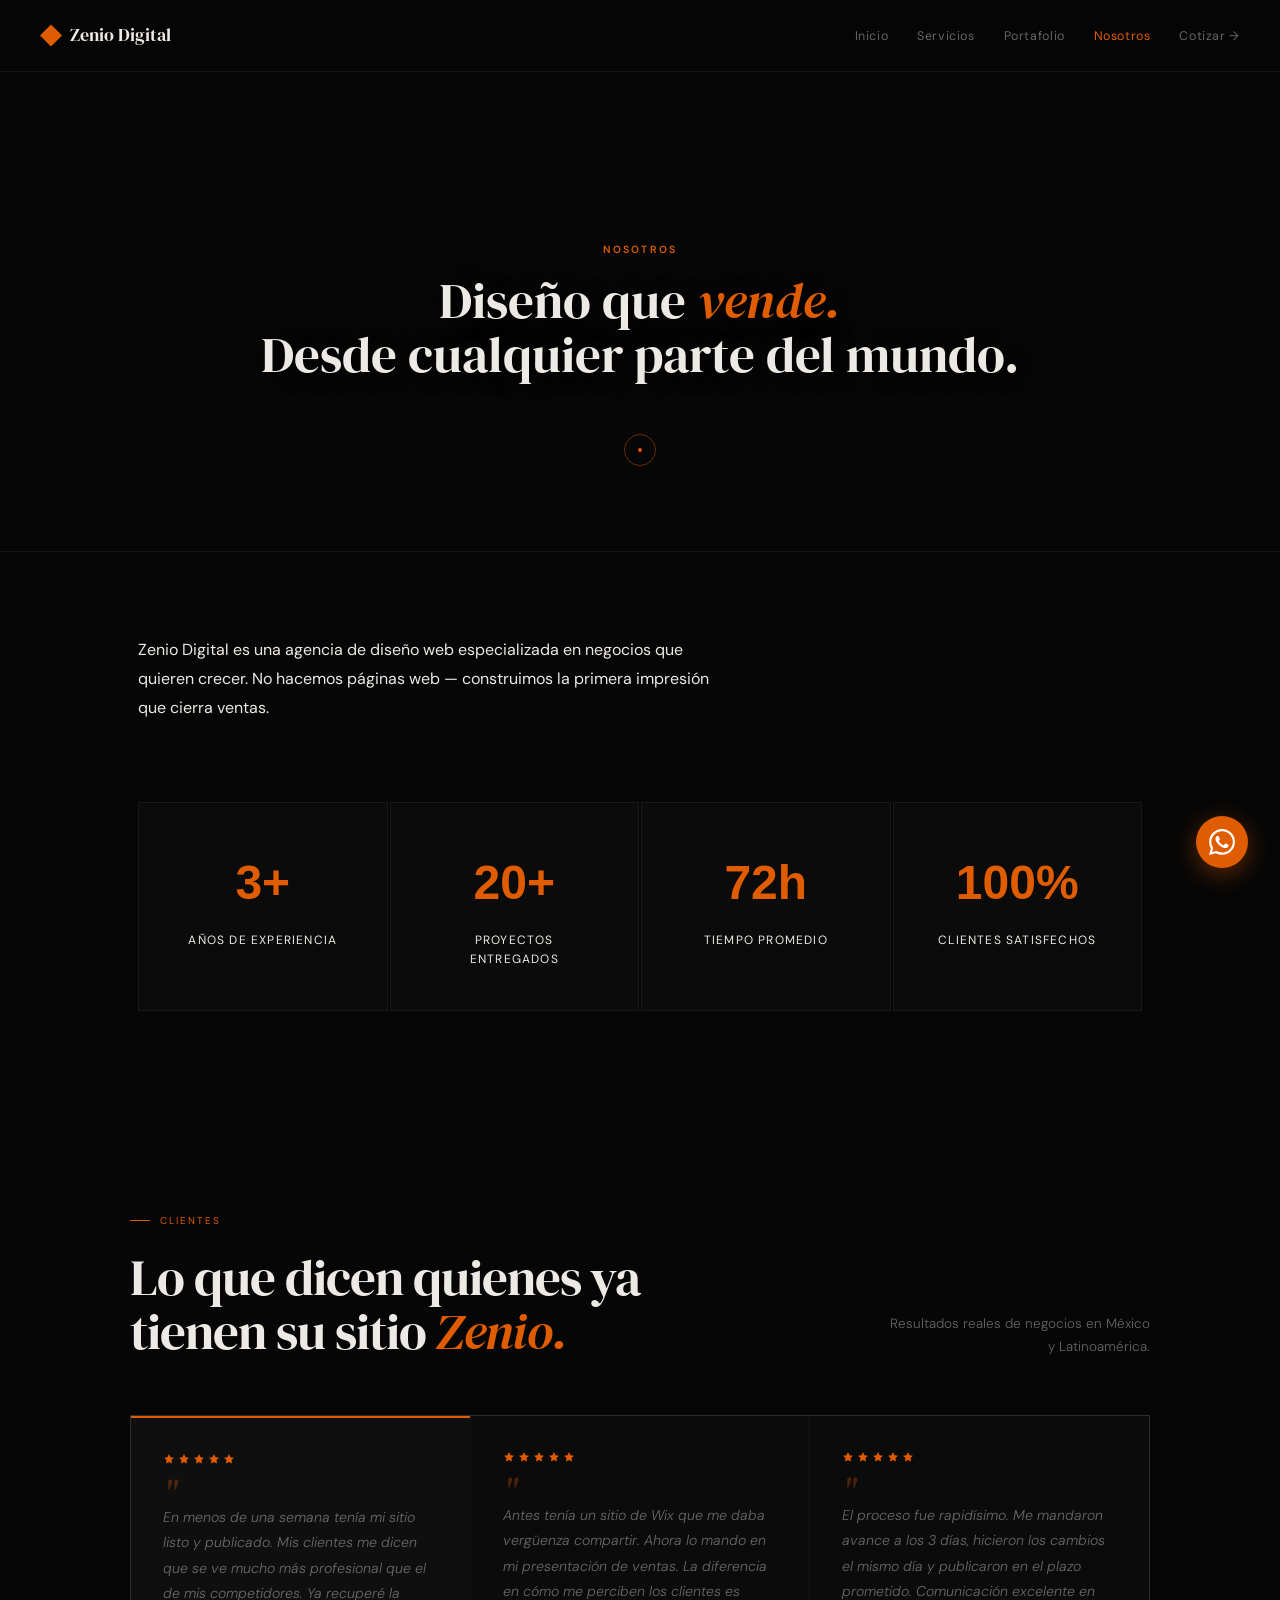
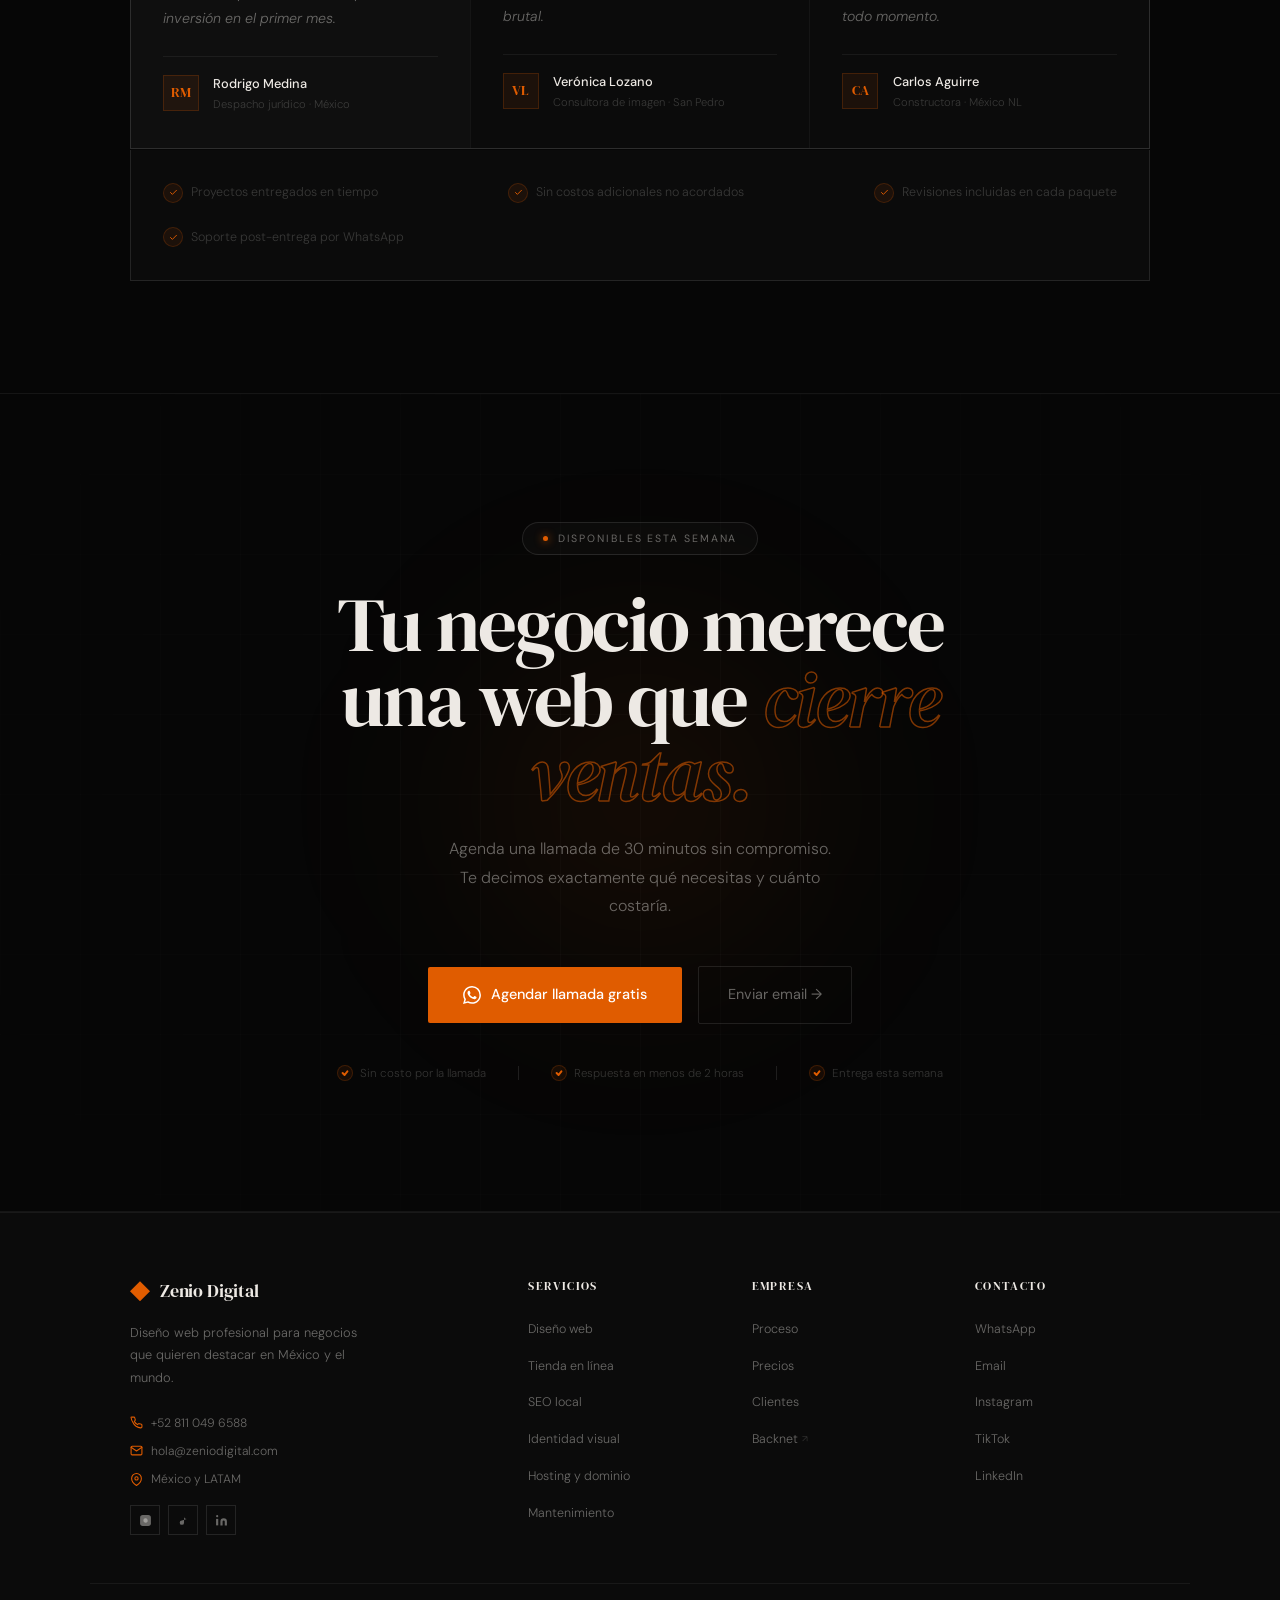
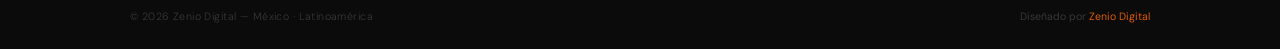
==== contacto.html @ d3e93ba0 "chore: eliminar CSS muerto verificado en portafolio/servicios/contacto (auditoría eficiencia D3) Se " ====
<!DOCTYPE html>
<html lang="es">
<head>

<meta charset="UTF-8">
<meta name="viewport" content="width=device-width, initial-scale=1.0">
<meta name="description" content="Contáctanos por WhatsApp y cotiza tu sitio web con Zenio Digital, agencia de diseño web en Monterrey. Respuesta rápida, entrega en 7 días.">
<meta name="keywords" content="páginas web México, diseño web profesional México, agencia web México, sitio web empresas México, desarrollo web México">
<meta name="author" content="Zenio Digital">
<meta name="robots" content="index, follow">
<meta property="og:title" content="Contacto — Zenio Digital">
<meta property="og:description" content="Cotiza tu sitio web por WhatsApp. Agencia de diseño web en Monterrey, entrega en 7 días.">
<meta property="og:url" content="https://zeniodigital.com/contacto">
<meta property="og:image" content="https://zeniodigital.com/hero-poster-og.jpg">
<meta property="og:image:width" content="1200">
<meta property="og:image:height" content="630">
<meta property="og:type" content="website">
<meta property="og:locale" content="es_MX">
<link rel="canonical" href="https://zeniodigital.com/contacto">
<title>Nosotros · Contacto — Zenio Digital</title>
<script type="application/ld+json">
{"@context":"https://schema.org","@type":"ProfessionalService","name":"Zenio Digital","description":"Agencia de diseño web en todo México especializada en sitios profesionales que convierten visitas en clientes.","url":"https://zeniodigital.com","telephone":"+528110496588","email":"hola@zeniodigital.com","address":{"@type":"PostalAddress","addressLocality":"México","addressRegion":"Nuevo León","addressCountry":"MX"},"areaServed":["México","San Pedro Garza García","San Nicolás","Guadalupe","Nuevo León","México"],"priceRange":"$$","openingHours":"Mo-Sa 09:00-20:00","sameAs":["https://wa.me/528110496588"]}
</script>
<link href="https://fonts.googleapis.com/css2?family=Cabinet+Grotesk:wght@400;500;700;800;900&family=DM+Sans:opsz,wght@9..40,300;9..40,400;9..40,500&family=DM+Serif+Display:ital@0;1&display=swap" rel="stylesheet">
<style>
*,*::before,*::after{box-sizing:border-box;margin:0;padding:0}
:root{
  --bg:#060606;
  --s1:#0b0b0b;--s2:#0f0f0f;--s3:#131313;
  --bd:rgba(255,255,255,.06);--bd2:rgba(255,255,255,.1);
  --tx:#ede9e4;--mu:rgba(237,233,228,.42);--mu2:rgba(237,233,228,.2);--mu3:rgba(237,233,228,.1);
  --or:#e05c00;--or2:rgba(224,92,0,.08);--or3:rgba(224,92,0,.15);
  --rad:2px;
}
html{scroll-behavior:smooth}
section[id]{scroll-margin-top:80px}
body{font-family:'DM Sans',sans-serif;background:var(--bg);color:var(--tx);overflow-x:hidden;line-height:1.65;cursor:none}
::-webkit-scrollbar{width:2px}::-webkit-scrollbar-track{background:var(--bg)}::-webkit-scrollbar-thumb{background:var(--or);border-radius:2px}

/* CURSOR */
#cring{position:fixed;width:32px;height:32px;border:1px solid rgba(224,92,0,.45);border-radius:50%;pointer-events:none;z-index:9999;transform:translate(-50%,-50%);transition:width .3s,height .3s,border-color .3s;will-change:left,top}
#cdot{position:fixed;width:4px;height:4px;background:var(--or);border-radius:50%;pointer-events:none;z-index:9999;transform:translate(-50%,-50%);will-change:left,top}

/* NAV */
nav{position:fixed;top:0;left:0;right:0;z-index:200;display:flex;align-items:center;justify-content:space-between;padding:0 2.5rem;height:72px;background:rgba(6,6,6,.85);backdrop-filter:blur(24px);border-bottom:1px solid var(--bd);transition:background .3s;gap:2rem}
nav.scrolled{background:rgba(6,6,6,.97)}
.nlogo{font-family:'DM Serif Display',serif;font-size:1.15rem;font-weight:400;color:var(--tx);text-decoration:none;display:flex;align-items:center;gap:8px;letter-spacing:0;white-space:nowrap;flex-shrink:0}
.nmark{width:22px;height:22px;background:var(--or);clip-path:polygon(50% 0%,100% 50%,50% 100%,0% 50%);flex-shrink:0}
.nlinks{display:flex;gap:1.8rem;list-style:none;flex-shrink:1}
.nlinks a{font-size:.78rem;font-weight:400;letter-spacing:.05em;color:var(--mu);text-decoration:none;transition:color .2s}
.nlinks a:hover{color:var(--tx)}
.nact{display:flex;align-items:center;gap:1rem}
.nghst{font-size:.78rem;color:var(--mu);text-decoration:none;letter-spacing:.04em;transition:color .2s}
.nghst:hover{color:var(--tx)}
.nwa{display:inline-flex;align-items:center;gap:8px;background:var(--or);color:#fff;padding:.48rem 1.15rem;border-radius:var(--rad);font-size:.76rem;font-weight:500;text-decoration:none;transition:background .2s,transform .15s}
.nwa:hover{background:#f06a00;transform:translateY(-1px)}
.nhm{display:none;flex-direction:column;gap:5px;cursor:pointer;padding:4px}
.nhm span{width:20px;height:1.5px;background:var(--mu);transition:all .3s}
.nmob{display:none;position:fixed;top:72px;left:0;right:0;background:rgba(6,6,6,.98);backdrop-filter:blur(24px);border-bottom:1px solid var(--bd);padding:1.5rem 2rem;z-index:199;flex-direction:column;gap:1rem}
.nmob a{font-size:.88rem;color:var(--mu);text-decoration:none;padding:.5rem 0;border-bottom:1px solid var(--bd);transition:color .2s}
.nmob a:hover{color:var(--tx)}
.nmob .nwa{margin-top:.5rem;justify-content:center}

/* HERO */
#hero{min-height:100vh;display:flex;flex-direction:column;align-items:center;justify-content:center;padding:9rem 2.5rem 5rem;text-align:center;position:relative}
.hbadge{display:inline-flex;align-items:center;gap:10px;font-size:.68rem;font-weight:400;letter-spacing:.16em;color:var(--mu);text-transform:uppercase;margin-bottom:2.5rem;border:1px solid var(--bd2);padding:.45rem 1.2rem;border-radius:100px;background:rgba(255,255,255,.025);animation:fup .6s ease both}
.hdot{width:5px;height:5px;border-radius:50%;background:var(--or);box-shadow:0 0 8px var(--or);animation:pulse 2s ease-in-out infinite}
.hline-small{font-family:'DM Sans',sans-serif;font-size:.82rem;font-weight:300;letter-spacing:.14em;color:var(--mu);text-transform:uppercase;margin-bottom:1.2rem;animation:fup .6s .06s ease both}
.hhead{font-family:'DM Serif Display',serif;font-size:clamp(3.2rem,7vw,6.5rem);font-weight:400;line-height:.98;letter-spacing:-.03em;color:var(--tx);max-width:900px;margin:0 auto 2rem}
.hhead .ln{display:block;overflow:hidden}
.hhead .ln span{display:block;animation:sup .8s cubic-bezier(.22,1,.36,1) both}
.hhead .ln:nth-child(1) span{animation-delay:.06s}
.hhead .ln:nth-child(2) span{animation-delay:.16s}
.hhead .ln:nth-child(3) span{animation-delay:.26s}
.hhead .ln:nth-child(4) span{animation-delay:.34s}
.ital{font-style:italic;color:var(--or)}
.hsub{font-size:1.05rem;font-weight:300;color:var(--mu);line-height:1.85;max-width:430px;margin:0 auto 3rem;animation:fup .7s .45s ease both}
.hact{display:flex;align-items:center;justify-content:center;gap:1.2rem;flex-wrap:wrap;margin-bottom:5rem;animation:fup .7s .58s ease both}
.bpri{display:inline-flex;align-items:center;gap:10px;background:var(--or);color:#fff;padding:.9rem 2.2rem;border-radius:var(--rad);font-size:.88rem;font-weight:500;text-decoration:none;transition:background .2s,transform .15s,box-shadow .2s}
.bpri:hover{background:#f06a00;transform:translateY(-2px);box-shadow:0 12px 32px rgba(224,92,0,.3)}
.bsec{display:inline-flex;align-items:center;gap:8px;color:var(--mu);padding:.9rem 1.6rem;font-size:.88rem;font-weight:400;text-decoration:none;border:1px solid var(--bd2);border-radius:var(--rad);transition:color .2s,border-color .2s,transform .15s}
.bsec:hover{color:var(--tx);border-color:rgba(255,255,255,.22);transform:translateY(-1px)}

/* HERO PROBLEMA VISUAL */
.hprob{width:100%;max-width:860px;margin:0 auto;animation:mrev 1s .7s cubic-bezier(.22,1,.36,1) both;display:grid;grid-template-columns:1fr 1fr 1fr;gap:1px;background:var(--bd);border:1px solid var(--bd2);border-radius:6px;overflow:hidden}
@keyframes mrev{from{opacity:0;transform:translateY(40px)}to{opacity:1;transform:translateY(0)}}
.hpc{background:var(--s1);padding:1.8rem 1.6rem;position:relative;overflow:hidden;text-align:left}
.hpc::before{content:'';position:absolute;top:0;left:0;right:0;height:2px}
.hpc.bad::before{background:rgba(239,68,68,.5)}
.hpc.mid::before{background:rgba(234,179,8,.5)}
.hpc.good::before{background:var(--or)}
.hpc-tag{font-size:.58rem;font-weight:500;letter-spacing:.14em;text-transform:uppercase;margin-bottom:.8rem;display:flex;align-items:center;gap:6px}
.hpc.bad .hpc-tag{color:rgba(239,68,68,.7)}
.hpc.mid .hpc-tag{color:rgba(234,179,8,.7)}
.hpc.good .hpc-tag{color:var(--or)}
.hpc-tag-dot{width:4px;height:4px;border-radius:50%;background:currentColor}
.hpc-title{font-family:'DM Serif Display',serif;font-size:1rem;font-weight:400;color:var(--tx);margin-bottom:.5rem;line-height:1.2}
.hpc-desc{font-size:.72rem;font-weight:300;color:var(--mu);line-height:1.6}
.hpc-score{margin-top:1rem;display:flex;align-items:center;gap:6px}
.hpc-bar{flex:1;height:3px;background:var(--mu3);border-radius:2px;overflow:hidden}
.hpc-fill{height:100%;border-radius:2px;transition:width 1.5s cubic-bezier(.22,1,.36,1)}
.hpc.bad .hpc-fill{width:18%;background:rgba(239,68,68,.6)}
.hpc.mid .hpc-fill{width:55%;background:rgba(234,179,8,.6)}
.hpc.good .hpc-fill{width:95%;background:var(--or)}
.hpc-pct{font-size:.6rem;font-weight:500;color:var(--mu2)}

.scroll-hint{position:absolute;bottom:2.5rem;left:50%;transform:translateX(-50%);display:flex;flex-direction:column;align-items:center;gap:6px;animation:fup .7s 1.4s ease both}
.scrl{width:1px;height:32px;background:linear-gradient(to bottom,var(--bd2),transparent);animation:sca 2.2s ease-in-out infinite}
@keyframes sca{0%{transform:scaleY(0);transform-origin:top}50%{transform:scaleY(1);transform-origin:top}100%{transform:scaleY(0);transform-origin:bottom}}
.scrl-lbl{font-size:.56rem;letter-spacing:.18em;color:var(--mu2);text-transform:uppercase}

/* SECCIÓN BASE */
.sec{padding:7rem 2.5rem;max-width:1100px;margin:0 auto}
.eyb{display:inline-flex;align-items:center;gap:10px;font-size:.62rem;font-weight:400;letter-spacing:.2em;color:var(--or);text-transform:uppercase;margin-bottom:1.4rem}
.eyb::before{content:'';width:20px;height:1px;background:var(--or)}
.sh{font-family:'DM Serif Display',serif;font-size:clamp(2.2rem,4vw,3.6rem);font-weight:400;letter-spacing:-.02em;color:var(--tx);line-height:1.05}
.sh em{font-style:italic;color:var(--or)}
.stop{display:flex;align-items:flex-end;justify-content:space-between;margin-bottom:3.5rem;gap:2rem;flex-wrap:wrap}
.snote{font-size:.84rem;font-weight:300;color:var(--mu);line-height:1.75;max-width:270px;text-align:right}

/* SOLUCIÓN */
.sol-wrap{display:grid;grid-template-columns:1fr 1fr;gap:4rem;align-items:center;margin-bottom:5rem}
.sol-left{}
.sol-right{display:flex;flex-direction:column;gap:1.8rem}
.sol-item{display:flex;gap:1.2rem;align-items:flex-start;padding:1.5rem;background:var(--s1);border:1px solid var(--bd)}
.sol-item-num{font-family:'DM Serif Display',serif;font-size:1.8rem;font-weight:400;color:var(--or);opacity:.4;line-height:1;flex-shrink:0;width:2rem;text-align:center}
.sol-item-body{}
.sol-item-title{font-size:.88rem;font-weight:500;color:var(--tx);margin-bottom:.4rem}
.sol-item-desc{font-size:.8rem;font-weight:300;color:var(--mu);line-height:1.7}
.sol-promise{background:var(--s1);border:1px solid var(--bd);border-left:2px solid var(--or);padding:2rem 2.2rem;margin-top:2rem}
.sol-promise-label{font-size:.6rem;font-weight:500;letter-spacing:.16em;text-transform:uppercase;color:var(--or);margin-bottom:.7rem}
.sol-promise-text{font-family:'DM Serif Display',serif;font-size:1.2rem;font-weight:400;color:var(--tx);line-height:1.3}
.sol-visual{background:var(--s2);border:1px solid var(--bd2);padding:2rem;display:flex;flex-direction:column;gap:.8rem}
.sv-bar{height:1px;background:var(--bd2)}
.sv-row{display:flex;align-items:center;gap:1rem}
.sv-label{font-size:.68rem;color:var(--mu);flex:0 0 110px}
.sv-track{flex:1;height:4px;background:var(--mu3);border-radius:2px;overflow:hidden}
.sv-fill{height:100%;border-radius:2px;background:var(--or);transition:width 1.8s cubic-bezier(.22,1,.36,1)}
.sv-val{font-size:.68rem;font-weight:500;color:var(--or);flex:0 0 28px;text-align:right}
.sv-title{font-size:.65rem;font-weight:500;letter-spacing:.12em;text-transform:uppercase;color:var(--mu2);margin-bottom:.5rem}
.sv-headline{font-family:'DM Serif Display',serif;font-size:1.05rem;font-weight:400;color:var(--tx);margin-bottom:1.2rem;line-height:1.3}

/* SERVICIOS */
.svc-grid{display:grid;grid-template-columns:repeat(3,1fr);gap:1px;background:var(--bd);border:1px solid var(--bd2)}
.svc{background:var(--s1);padding:2.4rem 2rem;position:relative;overflow:hidden;transition:background .3s;cursor:default}
.svc::before{content:'';position:absolute;inset:0;background:radial-gradient(ellipse 80% 80% at 0% 0%,rgba(224,92,0,.06),transparent 70%);opacity:0;transition:opacity .4s}
.svc:hover{background:var(--s2)}.svc:hover::before{opacity:1}
.svc-top2{display:flex;justify-content:space-between;align-items:flex-start;margin-bottom:1.8rem}
.svc-n{font-family:'DM Serif Display',serif;font-size:.72rem;font-weight:400;letter-spacing:.1em;color:var(--mu2)}
.svc-arr{width:26px;height:26px;border:1px solid var(--bd2);display:flex;align-items:center;justify-content:center;color:var(--mu2);font-size:11px;transition:all .25s}
.svc:hover .svc-arr{background:var(--or);border-color:var(--or);color:#fff;transform:rotate(-45deg)}
.svc-ico{width:40px;height:40px;margin-bottom:1.4rem;display:flex;align-items:center;justify-content:center;background:var(--or2);border:1px solid rgba(224,92,0,.15)}
.svc:hover .svc-ico{background:var(--or3);border-color:rgba(224,92,0,.3)}
.svc-ico svg{width:18px;height:18px;stroke:var(--or);fill:none;stroke-width:1.6;stroke-linecap:round;stroke-linejoin:round}
.svc-t{font-family:'DM Serif Display',serif;font-size:1.1rem;font-weight:400;color:var(--tx);letter-spacing:-.01em;margin-bottom:.6rem}
.svc-d{font-size:.82rem;font-weight:300;color:var(--mu);line-height:1.75;margin-bottom:1.6rem}
.svc-p{display:inline-flex;align-items:center;gap:6px;font-size:.7rem;font-weight:500;letter-spacing:.05em;color:var(--or);padding-top:1.2rem;border-top:1px solid var(--bd);width:100%}
.svc-parr{margin-left:auto;font-size:.8rem;transition:transform .2s}
.svc:hover .svc-parr{transform:translateX(4px)}
.svc.feat{background:var(--s2);border-left:1px solid rgba(224,92,0,.2)}
.svc.feat::before{opacity:.5}
.feat-lbl{position:absolute;top:0;right:0;background:var(--or);font-size:.56rem;font-weight:500;letter-spacing:.1em;text-transform:uppercase;color:#fff;padding:4px 10px}

/* TESTIMONIOS */
.test-grid{display:grid;grid-template-columns:repeat(3,1fr);gap:1px;background:var(--bd);border:1px solid var(--bd2);margin-bottom:1px}
.tcard{background:var(--s1);padding:2.2rem 2rem;position:relative;overflow:hidden;transition:background .3s}
.tcard:hover{background:var(--s2)}
.tcard.feat{background:var(--s2);border-top:2px solid var(--or)}
.tcard-stars{display:flex;gap:3px;margin-bottom:1.2rem}
.star{width:12px;height:12px;fill:var(--or);color:var(--or)}
.tcard-quote{font-size:.88rem;font-weight:300;color:var(--mu);line-height:1.8;margin-bottom:1.5rem;font-style:italic}
.tcard-quote::before{content:'"';font-family:'DM Serif Display',serif;font-size:2rem;color:var(--or);opacity:.3;line-height:.5;display:block;margin-bottom:.3rem}
.tcard-author{display:flex;align-items:center;gap:.9rem;padding-top:1rem;border-top:1px solid var(--bd)}
.tcard-avatar{width:36px;height:36px;background:var(--or2);border:1px solid rgba(224,92,0,.2);display:flex;align-items:center;justify-content:center;flex-shrink:0;font-family:'DM Serif Display',serif;font-size:.88rem;font-weight:400;color:var(--or)}
.tcard-name{font-size:.8rem;font-weight:500;color:var(--tx)}
.tcard-co{font-size:.7rem;font-weight:300;color:var(--mu2);margin-top:1px}
.trust-bar{background:var(--s1);border:1px solid var(--bd2);border-top:none;padding:2rem;display:flex;align-items:center;justify-content:space-between;flex-wrap:wrap;gap:1.5rem}
.trust-bar-item{display:flex;align-items:center;gap:8px;font-size:.78rem;font-weight:300;color:var(--mu2)}
.trust-bar-ico{width:20px;height:20px;border-radius:50%;background:var(--or2);border:1px solid rgba(224,92,0,.2);display:flex;align-items:center;justify-content:center;flex-shrink:0}
.trust-bar-ico svg{width:9px;height:9px;stroke:var(--or);fill:none;stroke-width:2.5;stroke-linecap:round;stroke-linejoin:round}

/* PRECIOS */
.tog-wrap{display:flex;align-items:center;gap:12px;margin-bottom:2.5rem}
.tog-lbl{font-size:.78rem;color:var(--mu);font-weight:400}
.tog-lbl.on{color:var(--tx)}
.tog{width:44px;height:24px;background:rgba(255,255,255,.07);border:1px solid var(--bd2);border-radius:100px;position:relative;cursor:pointer;transition:background .3s;flex-shrink:0}
.tog.active{background:var(--or);border-color:var(--or)}
.tog-thumb{width:16px;height:16px;border-radius:50%;background:#fff;position:absolute;top:3px;left:3px;transition:transform .3s cubic-bezier(.22,1,.36,1)}
.tog.active .tog-thumb{transform:translateX(20px)}
.tog-eco{font-size:.6rem;font-weight:500;letter-spacing:.08em;text-transform:uppercase;color:#fff;background:var(--or);padding:2px 8px;border-radius:100px;opacity:0;transition:opacity .3s}
.price-grid{display:grid;grid-template-columns:repeat(4,1fr);gap:1px;background:var(--bd);border:1px solid var(--bd2);margin-bottom:1px}
.pcard2{background:var(--s1);padding:2.2rem 1.8rem;position:relative;overflow:hidden;transition:background .3s;display:flex;flex-direction:column}
.pcard2:hover{background:var(--s2)}
.pcard2.feat{background:var(--s2);border-top:2px solid var(--or);margin-top:-2px}
.pcard2.feat::before{content:'';position:absolute;inset:0;background:radial-gradient(ellipse 80% 60% at 50% 0%,rgba(224,92,0,.07),transparent 70%)}
.feat-badge{position:absolute;top:0;left:0;right:0;background:var(--or);font-size:.56rem;font-weight:500;letter-spacing:.14em;text-transform:uppercase;color:#fff;text-align:center;padding:5px}
.ptier{font-family:'DM Serif Display',serif;font-size:.72rem;font-weight:400;letter-spacing:.12em;color:var(--mu2);text-transform:uppercase;margin-bottom:1.2rem}
.pcard2.feat .ptier{margin-top:1.5rem}
.pamount{font-family:'DM Serif Display',serif;font-size:2.8rem;font-weight:400;letter-spacing:-.04em;color:var(--tx);line-height:1;display:flex;align-items:baseline;gap:3px;margin-bottom:4px}
.pamount .curr{font-size:1.1rem;color:var(--mu);margin-right:1px;font-family:'DM Sans',sans-serif;font-weight:300}
.pnote{font-size:.64rem;color:var(--mu2);letter-spacing:.04em;margin-bottom:1.5rem}
.pdiv{height:1px;background:var(--bd);margin-bottom:1.5rem}
.pfeats{list-style:none;display:flex;flex-direction:column;gap:9px;flex:1;margin-bottom:1.8rem}
.pfeats li{font-size:.8rem;font-weight:300;color:var(--mu);display:flex;align-items:flex-start;gap:8px;line-height:1.4}
.pfeats li::before{content:'→';color:var(--or);font-size:.74rem;flex-shrink:0;margin-top:1px}
.pfeats li.off{color:var(--mu2)}.pfeats li.off::before{content:'—';color:var(--mu2)}
.pbtn{display:block;width:100%;padding:.88rem;font-family:'DM Sans',sans-serif;font-size:.78rem;font-weight:500;letter-spacing:.04em;text-transform:uppercase;text-align:center;text-decoration:none;cursor:pointer;border:none;transition:all .2s;border-radius:var(--rad)}
.pbtn-out{background:transparent;color:var(--mu);border:1px solid var(--bd2)}
.pbtn-out:hover{color:var(--tx);border-color:rgba(255,255,255,.22)}
.pbtn-solid{background:var(--or);color:#fff}
.pbtn-solid:hover{background:#f06a00;transform:translateY(-1px);box-shadow:0 8px 24px rgba(224,92,0,.25)}
.price-foot{margin-top:2rem;display:flex;align-items:center;justify-content:space-between;flex-wrap:wrap;gap:1rem;padding-top:1.5rem;border-top:1px solid var(--bd)}
.pf-note{font-size:.76rem;font-weight:300;color:var(--mu2);display:flex;align-items:center;gap:8px}
.pf-note::before{content:'';width:14px;height:1px;background:var(--bd2)}
.pf-cta{font-size:.76rem;color:var(--mu)}
.pf-cta a{color:var(--or);text-decoration:none}
.pf-cta a:hover{text-decoration:underline}

/* FAQ */
.faq-list{display:flex;flex-direction:column;gap:1px;background:var(--bd);border:1px solid var(--bd2)}
.faq-item{background:var(--s1);overflow:hidden}
.faq-q{display:flex;align-items:center;justify-content:space-between;padding:1.6rem 2rem;cursor:pointer;transition:background .2s;gap:1rem}
.faq-q:hover{background:var(--s2)}
.faq-qtxt{font-size:.9rem;font-weight:400;color:var(--tx);line-height:1.4}
.faq-ico{width:24px;height:24px;border:1px solid var(--bd2);display:flex;align-items:center;justify-content:center;flex-shrink:0;font-size:14px;color:var(--mu);transition:all .3s}
.faq-item.open .faq-ico{background:var(--or);border-color:var(--or);color:#fff;transform:rotate(45deg)}
.faq-a{max-height:0;overflow:hidden;transition:max-height .4s cubic-bezier(.22,1,.36,1)}
.faq-item.open .faq-a{max-height:200px}
.faq-atxt{padding:0 2rem 1.6rem;font-size:.84rem;font-weight:300;color:var(--mu);line-height:1.8}

/* CTA FINAL */
.cta-sec{position:relative;overflow:hidden;padding:8rem 2.5rem;text-align:center;border-top:1px solid var(--bd);border-bottom:1px solid var(--bd)}
.cta-gbg{position:absolute;inset:0;z-index:0;background-image:linear-gradient(rgba(255,255,255,.018) 1px,transparent 1px),linear-gradient(90deg,rgba(255,255,255,.018) 1px,transparent 1px);background-size:80px 80px;mask-image:radial-gradient(ellipse 70% 90% at 50% 50%,black 20%,transparent 100%)}
.cta-orb{position:absolute;border-radius:50%;filter:blur(90px);pointer-events:none;width:500px;height:500px;top:50%;left:50%;transform:translate(-50%,-50%);background:radial-gradient(circle,rgba(224,92,0,.1) 0%,transparent 70%);animation:coa 8s ease-in-out infinite}
@keyframes coa{0%,100%{transform:translate(-50%,-50%) scale(1)}50%{transform:translate(-50%,-50%) scale(1.12)}}
.cta-in{position:relative;z-index:1;max-width:680px;margin:0 auto}
.cta-badge{display:inline-flex;align-items:center;gap:10px;font-size:.66rem;font-weight:400;letter-spacing:.18em;color:var(--mu);text-transform:uppercase;margin-bottom:2rem;border:1px solid var(--bd2);padding:.45rem 1.2rem;border-radius:100px;background:rgba(255,255,255,.025)}
.cta-head{font-family:'DM Serif Display',serif;font-size:clamp(2.8rem,6vw,5.5rem);font-weight:400;letter-spacing:-.03em;color:var(--tx);line-height:.97;margin-bottom:1.5rem}
.cta-head em{font-style:italic;color:transparent;-webkit-text-stroke:1.5px rgba(224,92,0,.55)}
.cta-sub{font-size:1rem;font-weight:300;color:var(--mu);line-height:1.8;margin-bottom:2.8rem;max-width:400px;margin-left:auto;margin-right:auto}
.cta-acts{display:flex;align-items:center;justify-content:center;gap:1rem;flex-wrap:wrap;margin-bottom:2.5rem}
.bwa{display:inline-flex;align-items:center;gap:10px;background:var(--or);color:#fff;padding:1rem 2.2rem;border-radius:var(--rad);font-size:.9rem;font-weight:500;text-decoration:none;transition:all .2s}
.bwa:hover{background:#f06a00;transform:translateY(-2px);box-shadow:0 12px 36px rgba(224,92,0,.3)}
.bghost{display:inline-flex;align-items:center;gap:8px;color:var(--mu);padding:1rem 1.8rem;font-size:.9rem;font-weight:400;text-decoration:none;border:1px solid var(--bd2);border-radius:var(--rad);transition:all .2s}
.bghost:hover{color:var(--tx);border-color:rgba(255,255,255,.22)}
.cta-trust2{display:flex;align-items:center;justify-content:center;gap:2rem;flex-wrap:wrap}
.ct2{display:flex;align-items:center;gap:7px;font-size:.72rem;font-weight:300;color:var(--mu2)}
.ct2-ck{width:16px;height:16px;border-radius:50%;background:var(--or2);border:1px solid rgba(224,92,0,.2);display:flex;align-items:center;justify-content:center;flex-shrink:0}
.ct2-ck svg{width:8px;height:8px;stroke:var(--or);fill:none;stroke-width:2.5;stroke-linecap:round;stroke-linejoin:round}
.ct2-div{width:1px;height:14px;background:var(--bd2)}

/* FOOTER */
footer{background:var(--s1);border-top:1px solid var(--bd)}
.fmain{max-width:1100px;margin:0 auto;display:grid;grid-template-columns:2fr 1fr 1fr 1fr;gap:3rem;padding:4rem 2.5rem 3rem}
.flogo{display:flex;align-items:center;gap:10px;margin-bottom:1rem;text-decoration:none}
.flogo-mark{width:20px;height:20px;background:var(--or);clip-path:polygon(50% 0%,100% 50%,50% 100%,0% 50%)}
.flogo-name{font-family:'DM Serif Display',serif;font-size:1.1rem;font-weight:400;color:var(--tx);letter-spacing:-.01em}
.ftagline{font-size:.8rem;font-weight:300;color:var(--mu);line-height:1.75;max-width:230px;margin-bottom:1.5rem}
.fcontact{display:flex;flex-direction:column;gap:8px}
.fcontact a{display:flex;align-items:center;gap:8px;font-size:.76rem;font-weight:300;color:var(--mu);text-decoration:none;transition:color .2s}
.fcontact a:hover{color:var(--tx)}
.fcontact svg{width:13px;height:13px;stroke:var(--or);fill:none;stroke-width:2;stroke-linecap:round;stroke-linejoin:round;flex-shrink:0}
.fcol-title{font-family:'DM Serif Display',serif;font-size:.72rem;font-weight:400;letter-spacing:.12em;color:var(--tx);text-transform:uppercase;margin-bottom:1.2rem}
.flinks{list-style:none;display:flex;flex-direction:column;gap:.65rem}
.flinks a{font-size:.78rem;font-weight:300;color:var(--mu);text-decoration:none;transition:color .2s;display:inline-flex;align-items:center;gap:4px}
.flinks a:hover{color:var(--tx)}
.ext{font-size:.58rem;color:var(--mu2)}
.fsocial{display:flex;gap:8px;margin-top:1rem}
.fsoc{width:30px;height:30px;border:1px solid var(--bd2);display:flex;align-items:center;justify-content:center;text-decoration:none;color:var(--mu);transition:all .2s}
.fsoc:hover{background:var(--or);border-color:var(--or);color:#fff;transform:translateY(-2px)}
.fsoc svg{width:13px;height:13px;fill:currentColor}
.fbot{max-width:1100px;margin:0 auto;padding:1.5rem 2.5rem;border-top:1px solid var(--bd);display:flex;align-items:center;justify-content:space-between;flex-wrap:wrap;gap:1rem}
.fcopy{font-size:.66rem;font-weight:300;color:var(--mu2);letter-spacing:.04em}
.fcredit{font-size:.66rem;font-weight:400;color:var(--mu2)}
.fcredit span{color:var(--or)}

/* WA FLOTANTE */
.wa-float{position:fixed;bottom:2rem;right:2rem;z-index:300;width:52px;height:52px;background:var(--or);border-radius:50%;display:flex;align-items:center;justify-content:center;text-decoration:none;box-shadow:0 6px 24px rgba(224,92,0,.4);transition:all .2s;animation:fup .7s 2s ease both}
.wa-float:hover{transform:scale(1.1);box-shadow:0 10px 32px rgba(224,92,0,.5)}
.wa-float svg{width:26px;height:26px;fill:#fff}

/* ANIMACIONES */
@keyframes fup{from{opacity:0;transform:translateY(14px)}to{opacity:1;transform:translateY(0)}}
@keyframes sup{from{transform:translateY(115%);opacity:0}to{transform:translateY(0);opacity:1}}
@keyframes pulse{0%,100%{opacity:1}50%{opacity:.3}}
.rv{opacity:0;transform:translateY(20px);transition:opacity .65s ease,transform .65s ease}
.rv.vis{opacity:1;transform:none}

/* RESPONSIVE */
@media(max-width:960px){
  .nlinks,.nact{display:none}
  .nhm{display:flex}
  .hhead{font-size:clamp(2.8rem,8vw,4.5rem)}
  .hprob{grid-template-columns:1fr}
  .prob-grid{grid-template-columns:1fr}
  .sol-wrap{grid-template-columns:1fr}
  .svc-grid{grid-template-columns:1fr}
  .dif-grid{grid-template-columns:1fr}
  .dif.full{grid-template-columns:1fr;grid-column:span 1}
  .auth-strip{grid-template-columns:repeat(2,1fr)}
  .test-grid{grid-template-columns:1fr}
  .price-grid{grid-template-columns:1fr 1fr}
  .fmain{grid-template-columns:1fr 1fr;gap:2rem}
  .sec{padding:5rem 1.5rem}
  .cta-sec{padding:5rem 1.5rem}
  nav{padding:0 1.5rem}
  .prob-stat{grid-template-columns:1fr 1fr}
}
@media(max-width:600px){
  .hact{flex-direction:column;width:100%}
  .bpri,.bsec{width:100%;justify-content:center}
  .cta-acts{flex-direction:column}
  .bwa,.bghost{width:100%;justify-content:center}
  .cta-trust2{flex-direction:column;align-items:flex-start;gap:1rem}
  .ct2-div{display:none}
  .price-grid{grid-template-columns:1fr}
  .fmain{grid-template-columns:1fr}
  .trust-bar{flex-direction:column}
  .auth-strip{grid-template-columns:repeat(2,1fr)}
  .prob-stat{grid-template-columns:1fr}
}
@media(max-width:600px){
  body{cursor:auto}
  #cring,#cdot{display:none}
  .o1,.o2{display:none}
  .scroll-hint{display:none}
  .sec{padding:4rem 1.5rem}
}
</style>
<style>
@media(max-width:768px){
  .contacto-stats{grid-template-columns:repeat(2,1fr)!important}
}
@media(max-width:400px){
  .contacto-stats{grid-template-columns:1fr 1fr!important}
}
</style>
</head>
<body>
<div id="cring"></div><div id="cdot"></div>
<!-- WA FLOTANTE -->
<a href="https://wa.me/528110496588?text=Hola,%20quiero%20cotizar%20mi%20p%C3%A1gina%20web" class="wa-float" target="_blank" aria-label="WhatsApp">
  <svg viewBox="0 0 24 24"><path d="M17.472 14.382c-.297-.149-1.758-.867-2.03-.967-.273-.099-.471-.148-.67.15-.197.297-.767.966-.94 1.164-.173.199-.347.223-.644.075-.297-.15-1.255-.463-2.39-1.475-.883-.788-1.48-1.761-1.653-2.059-.173-.297-.018-.458.13-.606.134-.133.298-.347.446-.52.149-.174.198-.298.298-.497.099-.198.05-.371-.025-.52-.075-.149-.669-1.612-.916-2.207-.242-.579-.487-.5-.669-.51-.173-.008-.371-.01-.57-.01-.198 0-.52.074-.792.372-.272.297-1.04 1.016-1.04 2.479 0 1.462 1.065 2.875 1.213 3.074.149.198 2.096 3.2 5.077 4.487.709.306 1.262.489 1.694.625.712.227 1.36.195 1.871.118.571-.085 1.758-.719 2.006-1.413.248-.694.248-1.289.173-1.413-.074-.124-.272-.198-.57-.347m-5.421 7.403h-.004a9.87 9.87 0 01-5.031-1.378l-.361-.214-3.741.982.998-3.648-.235-.374a9.86 9.86 0 01-1.51-5.26c.001-5.45 4.436-9.884 9.888-9.884 2.64 0 5.122 1.03 6.988 2.898a9.825 9.825 0 012.893 6.994c-.003 5.45-4.437 9.884-9.885 9.884m8.413-18.297A11.815 11.815 0 0012.05 0C5.495 0 .16 5.335.157 11.892c0 2.096.547 4.142 1.588 5.945L.057 24l6.305-1.654a11.882 11.882 0 005.683 1.448h.005c6.554 0 11.89-5.335 11.893-11.893a11.821 11.821 0 00-3.48-8.413z"/></svg>
</a>


<!-- NAV -->
<nav id="nav">
  <a href="/" class="nlogo">
    <div class="nmark"></div>Zenio Digital
  </a>
  <ul class="nlinks">
    <li><a href="/">Inicio</a></li>
    <li><a href="/servicios">Servicios</a></li>
    <li><a href="/portafolio">Portafolio</a></li>
    <li><a href="/contacto" style="color:var(--or)">Nosotros</a></li>
    <li><a href="https://wa.me/528110496588" target="_blank" class="ncta">Cotizar →</a></li>
  </ul>
  <div class="nhm" id="hm" onclick="toggleMenu()"><span></span><span></span><span></span></div>
</nav>
<div class="nmob" id="nm">
  <a href="/">Inicio</a>
  <a href="/servicios">Servicios</a>
  <a href="/portafolio">Portafolio</a>
  <a href="/contacto" style="color:var(--or)">Nosotros</a>
  <a href="https://wa.me/528110496588" target="_blank">Cotizar →</a>
</div>

<!-- VIDEO BANNER CONTACTO -->
<div style="position:relative;height:clamp(280px,50vw,480px);overflow:hidden;margin-top:72px;border-bottom:1px solid var(--bd);">
  <video autoplay muted loop playsinline style="width:100%;height:100%;object-fit:cover;object-position:center top;opacity:.45;">
    <source src="contacto_video1.mp4" type="video/mp4">
  </video>
  <div style="position:absolute;inset:0;background:rgba(6,6,6,.75);display:flex;align-items:center;justify-content:center;text-align:center;">
    <div>
      <div style="font-size:.65rem;font-weight:600;letter-spacing:.2em;text-transform:uppercase;color:var(--or);margin-bottom:1rem;">Nosotros</div>
      <div style="font-family:'DM Serif Display',serif;font-size:clamp(2rem,4vw,3.2rem);font-weight:400;color:#ede9e4;line-height:1.05;text-shadow:0 2px 20px rgba(0,0,0,.8);">
        Diseño que <span style="font-style:italic;color:var(--or);">vende.</span><br>Desde cualquier parte del mundo.
      </div>
    </div>
  </div>
</div>
<!-- CONTACTO -->
<section id="contacto" style="padding-top:60px;">
  <div style="max-width:1100px;margin:0 auto;padding:0 clamp(1.5rem,4vw,3rem);">
    <div class="reveal" style="margin-bottom:5rem;">
      <p style="font-size:1rem;color:var(--muted);line-height:1.8;max-width:580px;margin-top:1.5rem;">Zenio Digital es una agencia de diseño web especializada en negocios que quieren crecer. No hacemos páginas web — construimos la primera impresión que cierra ventas.</p>
    </div>
    <!-- Stats -->
    <div class="reveal contacto-stats" style="display:grid;grid-template-columns:repeat(4,1fr);gap:2px;margin-bottom:5rem;">
      <div style="background:var(--s1);border:1px solid var(--bd);padding:2.5rem;text-align:center;">
        <div style="font-family:'Cabinet Grotesk',sans-serif;font-size:3rem;font-weight:800;color:var(--or);">3+</div>
        <div style="font-size:.75rem;letter-spacing:.1em;text-transform:uppercase;color:var(--muted);margin-top:.5rem;">Años de experiencia</div>
      </div>
      <div style="background:var(--s1);border:1px solid var(--bd);padding:2.5rem;text-align:center;">
        <div style="font-family:'Cabinet Grotesk',sans-serif;font-size:3rem;font-weight:800;color:var(--or);">20+</div>
        <div style="font-size:.75rem;letter-spacing:.1em;text-transform:uppercase;color:var(--muted);margin-top:.5rem;">Proyectos entregados</div>
      </div>
      <div style="background:var(--s1);border:1px solid var(--bd);padding:2.5rem;text-align:center;">
        <div style="font-family:'Cabinet Grotesk',sans-serif;font-size:3rem;font-weight:800;color:var(--or);">72h</div>
        <div style="font-size:.75rem;letter-spacing:.1em;text-transform:uppercase;color:var(--muted);margin-top:.5rem;">Tiempo promedio</div>
      </div>
      <div style="background:var(--s1);border:1px solid var(--bd);padding:2.5rem;text-align:center;">
        <div style="font-family:'Cabinet Grotesk',sans-serif;font-size:3rem;font-weight:800;color:var(--or);">100%</div>
        <div style="font-size:.75rem;letter-spacing:.1em;text-transform:uppercase;color:var(--muted);margin-top:.5rem;">Clientes satisfechos</div>
      </div>
    </div>
  </div>
</section>
<!-- TESTIMONIOS -->
<section id="testimonios">
  <div class="sec">
    <div class="rv"><div class="eyb">Clientes</div>
      <div class="stop">
        <h2 class="sh">Lo que dicen quienes ya<br>tienen su sitio <em>Zenio.</em></h2>
        <p class="snote">Resultados reales de negocios en México y Latinoamérica.</p>
      </div>
    </div>
    <div class="test-grid rv">
      <div class="tcard feat">
        <div class="tcard-stars">
          <svg class="star" viewBox="0 0 24 24"><path d="M12 2l3.09 6.26L22 9.27l-5 4.87 1.18 6.88L12 17.77l-6.18 3.25L7 14.14 2 9.27l6.91-1.01L12 2z"/></svg>
          <svg class="star" viewBox="0 0 24 24"><path d="M12 2l3.09 6.26L22 9.27l-5 4.87 1.18 6.88L12 17.77l-6.18 3.25L7 14.14 2 9.27l6.91-1.01L12 2z"/></svg>
          <svg class="star" viewBox="0 0 24 24"><path d="M12 2l3.09 6.26L22 9.27l-5 4.87 1.18 6.88L12 17.77l-6.18 3.25L7 14.14 2 9.27l6.91-1.01L12 2z"/></svg>
          <svg class="star" viewBox="0 0 24 24"><path d="M12 2l3.09 6.26L22 9.27l-5 4.87 1.18 6.88L12 17.77l-6.18 3.25L7 14.14 2 9.27l6.91-1.01L12 2z"/></svg>
          <svg class="star" viewBox="0 0 24 24"><path d="M12 2l3.09 6.26L22 9.27l-5 4.87 1.18 6.88L12 17.77l-6.18 3.25L7 14.14 2 9.27l6.91-1.01L12 2z"/></svg>
        </div>
        <div class="tcard-quote">En menos de una semana tenía mi sitio listo y publicado. Mis clientes me dicen que se ve mucho más profesional que el de mis competidores. Ya recuperé la inversión en el primer mes.</div>
        <div class="tcard-author"><div class="tcard-avatar">RM</div><div><div class="tcard-name">Rodrigo Medina</div><div class="tcard-co">Despacho jurídico · México</div></div></div>
      </div>
      <div class="tcard">
        <div class="tcard-stars">
          <svg class="star" viewBox="0 0 24 24"><path d="M12 2l3.09 6.26L22 9.27l-5 4.87 1.18 6.88L12 17.77l-6.18 3.25L7 14.14 2 9.27l6.91-1.01L12 2z"/></svg>
          <svg class="star" viewBox="0 0 24 24"><path d="M12 2l3.09 6.26L22 9.27l-5 4.87 1.18 6.88L12 17.77l-6.18 3.25L7 14.14 2 9.27l6.91-1.01L12 2z"/></svg>
          <svg class="star" viewBox="0 0 24 24"><path d="M12 2l3.09 6.26L22 9.27l-5 4.87 1.18 6.88L12 17.77l-6.18 3.25L7 14.14 2 9.27l6.91-1.01L12 2z"/></svg>
          <svg class="star" viewBox="0 0 24 24"><path d="M12 2l3.09 6.26L22 9.27l-5 4.87 1.18 6.88L12 17.77l-6.18 3.25L7 14.14 2 9.27l6.91-1.01L12 2z"/></svg>
          <svg class="star" viewBox="0 0 24 24"><path d="M12 2l3.09 6.26L22 9.27l-5 4.87 1.18 6.88L12 17.77l-6.18 3.25L7 14.14 2 9.27l6.91-1.01L12 2z"/></svg>
        </div>
        <div class="tcard-quote">Antes tenía un sitio de Wix que me daba vergüenza compartir. Ahora lo mando en mi presentación de ventas. La diferencia en cómo me perciben los clientes es brutal.</div>
        <div class="tcard-author"><div class="tcard-avatar">VL</div><div><div class="tcard-name">Verónica Lozano</div><div class="tcard-co">Consultora de imagen · San Pedro</div></div></div>
      </div>
      <div class="tcard">
        <div class="tcard-stars">
          <svg class="star" viewBox="0 0 24 24"><path d="M12 2l3.09 6.26L22 9.27l-5 4.87 1.18 6.88L12 17.77l-6.18 3.25L7 14.14 2 9.27l6.91-1.01L12 2z"/></svg>
          <svg class="star" viewBox="0 0 24 24"><path d="M12 2l3.09 6.26L22 9.27l-5 4.87 1.18 6.88L12 17.77l-6.18 3.25L7 14.14 2 9.27l6.91-1.01L12 2z"/></svg>
          <svg class="star" viewBox="0 0 24 24"><path d="M12 2l3.09 6.26L22 9.27l-5 4.87 1.18 6.88L12 17.77l-6.18 3.25L7 14.14 2 9.27l6.91-1.01L12 2z"/></svg>
          <svg class="star" viewBox="0 0 24 24"><path d="M12 2l3.09 6.26L22 9.27l-5 4.87 1.18 6.88L12 17.77l-6.18 3.25L7 14.14 2 9.27l6.91-1.01L12 2z"/></svg>
          <svg class="star" viewBox="0 0 24 24"><path d="M12 2l3.09 6.26L22 9.27l-5 4.87 1.18 6.88L12 17.77l-6.18 3.25L7 14.14 2 9.27l6.91-1.01L12 2z"/></svg>
        </div>
        <div class="tcard-quote">El proceso fue rapidísimo. Me mandaron avance a los 3 días, hicieron los cambios el mismo día y publicaron en el plazo prometido. Comunicación excelente en todo momento.</div>
        <div class="tcard-author"><div class="tcard-avatar">CA</div><div><div class="tcard-name">Carlos Aguirre</div><div class="tcard-co">Constructora · México NL</div></div></div>
      </div>
    </div>
    <div class="trust-bar rv">
      <div class="trust-bar-item"><div class="trust-bar-ico"><svg viewBox="0 0 24 24"><polyline points="20 6 9 17 4 12"/></svg></div>Proyectos entregados en tiempo</div>
      <div class="trust-bar-item"><div class="trust-bar-ico"><svg viewBox="0 0 24 24"><polyline points="20 6 9 17 4 12"/></svg></div>Sin costos adicionales no acordados</div>
      <div class="trust-bar-item"><div class="trust-bar-ico"><svg viewBox="0 0 24 24"><polyline points="20 6 9 17 4 12"/></svg></div>Revisiones incluidas en cada paquete</div>
      <div class="trust-bar-item"><div class="trust-bar-ico"><svg viewBox="0 0 24 24"><polyline points="20 6 9 17 4 12"/></svg></div>Soporte post-entrega por WhatsApp</div>
    </div>
  </div>
</section>


<!-- CTA FINAL -->
<section class="cta-sec">
  <div class="cta-gbg"></div>
  <div class="cta-orb"></div>
  <div class="cta-in rv">
    <div class="cta-badge"><div class="hdot"></div>Disponibles esta semana</div>
    <h2 class="cta-head">Tu negocio merece<br>una web que <em>cierre ventas.</em></h2>
    <p class="cta-sub">Agenda una llamada de 30 minutos sin compromiso. Te decimos exactamente qué necesitas y cuánto costaría.</p>
    <div class="cta-acts">
      <a href="https://wa.me/528110496588?text=Hola,%20quiero%20agendar%20mi%20llamada%20sin%20compromiso" class="bwa" target="_blank">
        <svg width="18" height="18" viewBox="0 0 24 24" fill="currentColor"><path d="M17.472 14.382c-.297-.149-1.758-.867-2.03-.967-.273-.099-.471-.148-.67.15-.197.297-.767.966-.94 1.164-.173.199-.347.223-.644.075-.297-.15-1.255-.463-2.39-1.475-.883-.788-1.48-1.761-1.653-2.059-.173-.297-.018-.458.13-.606.134-.133.298-.347.446-.52.149-.174.198-.298.298-.497.099-.198.05-.371-.025-.52-.075-.149-.669-1.612-.916-2.207-.242-.579-.487-.5-.669-.51-.173-.008-.371-.01-.57-.01-.198 0-.52.074-.792.372-.272.297-1.04 1.016-1.04 2.479 0 1.462 1.065 2.875 1.213 3.074.149.198 2.096 3.2 5.077 4.487.709.306 1.262.489 1.694.625.712.227 1.36.195 1.871.118.571-.085 1.758-.719 2.006-1.413.248-.694.248-1.289.173-1.413-.074-.124-.272-.198-.57-.347m-5.421 7.403h-.004a9.87 9.87 0 01-5.031-1.378l-.361-.214-3.741.982.998-3.648-.235-.374a9.86 9.86 0 01-1.51-5.26c.001-5.45 4.436-9.884 9.888-9.884 2.64 0 5.122 1.03 6.988 2.898a9.825 9.825 0 012.893 6.994c-.003 5.45-4.437 9.884-9.885 9.884m8.413-18.297A11.815 11.815 0 0012.05 0C5.495 0 .16 5.335.157 11.892c0 2.096.547 4.142 1.588 5.945L.057 24l6.305-1.654a11.882 11.882 0 005.683 1.448h.005c6.554 0 11.89-5.335 11.893-11.893a11.821 11.821 0 00-3.48-8.413z"/></svg>
        Agendar llamada gratis
      </a>
      <a href="mailto:hola@zeniodigital.com" class="bghost">Enviar email →</a>
    </div>
    <div class="cta-trust2">
      <div class="ct2"><div class="ct2-ck"><svg viewBox="0 0 10 10"><polyline points="2 5 4.5 7.5 8 3"/></svg></div>Sin costo por la llamada</div>
      <div class="ct2-div"></div>
      <div class="ct2"><div class="ct2-ck"><svg viewBox="0 0 10 10"><polyline points="2 5 4.5 7.5 8 3"/></svg></div>Respuesta en menos de 2 horas</div>
      <div class="ct2-div"></div>
      <div class="ct2"><div class="ct2-ck"><svg viewBox="0 0 10 10"><polyline points="2 5 4.5 7.5 8 3"/></svg></div>Entrega esta semana</div>
    </div>
  </div>
</section>


<footer>
  <div class="fmain">
    <div class="rv">
      <a href="#" class="flogo"><div class="flogo-mark"></div><span class="flogo-name">Zenio Digital</span></a>
      <p class="ftagline">Diseño web profesional para negocios que quieren destacar en México y el mundo.</p>
      <div class="fcontact">
        <a href="https://wa.me/528110496588" target="_blank"><svg viewBox="0 0 24 24"><path d="M22 16.92v3a2 2 0 0 1-2.18 2 19.79 19.79 0 0 1-8.63-3.07A19.5 19.5 0 0 1 4.99 11a19.79 19.79 0 0 1-3.07-8.67A2 2 0 0 1 3.9 2H6.9a2 2 0 0 1 2 1.72c.127.96.361 1.903.7 2.81a2 2 0 0 1-.45 2.11L8 9.91a16 16 0 0 0 6 6l1.27-1.27a2 2 0 0 1 2.11-.45c.907.339 1.85.573 2.81.7A2 2 0 0 1 22 16.92z"/></svg>+52 811 049 6588</a>
        <a href="mailto:hola@zeniodigital.com"><svg viewBox="0 0 24 24"><path d="M4 4h16c1.1 0 2 .9 2 2v12c0 1.1-.9 2-2 2H4c-1.1 0-2-.9-2-2V6c0-1.1.9-2 2-2z"/><polyline points="22,6 12,13 2,6"/></svg>hola@zeniodigital.com</a>
        <a href="#"><svg viewBox="0 0 24 24"><path d="M21 10c0 7-9 13-9 13s-9-6-9-13a9 9 0 0 1 18 0z"/><circle cx="12" cy="10" r="3"/></svg>México y LATAM</a>
      </div>
      <div class="fsocial">
        <a href="#" class="fsoc" aria-label="Instagram"><svg viewBox="0 0 24 24"><rect x="2" y="2" width="20" height="20" rx="5" ry="5"/><path d="M16 11.37A4 4 0 1 1 12.63 8 4 4 0 0 1 16 11.37z"/><line x1="17.5" y1="6.5" x2="17.51" y2="6.5"/></svg></a>
        <a href="#" class="fsoc" aria-label="TikTok"><svg viewBox="0 0 24 24"><path d="M9 12a4 4 0 1 0 4 4V4a5 5 0 0 0 5 5"/></svg></a>
        <a href="#" class="fsoc" aria-label="LinkedIn"><svg viewBox="0 0 24 24"><path d="M16 8a6 6 0 0 1 6 6v7h-4v-7a2 2 0 0 0-2-2 2 2 0 0 0-2 2v7h-4v-7a6 6 0 0 1 6-6z"/><rect x="2" y="9" width="4" height="12"/><circle cx="4" cy="4" r="2"/></svg></a>
      </div>
    </div>
    <div class="rv"><div class="fcol-title">Servicios</div><ul class="flinks"><li><a href="#servicios">Diseño web</a></li><li><a href="#servicios">Tienda en línea</a></li><li><a href="#servicios">SEO local</a></li><li><a href="#servicios">Identidad visual</a></li><li><a href="#servicios">Hosting y dominio</a></li><li><a href="#servicios">Mantenimiento</a></li></ul></div>
    <div class="rv"><div class="fcol-title">Empresa</div><ul class="flinks"><li><a href="#proceso">Proceso</a></li><li><a href="#precios">Precios</a></li><li><a href="#testimonios">Clientes</a></li><li><a href="https://backnetmx.com" target="_blank">Backnet <span class="ext">↗</span></a></li></ul></div>
    <div class="rv"><div class="fcol-title">Contacto</div><ul class="flinks"><li><a href="https://wa.me/528110496588" target="_blank">WhatsApp</a></li><li><a href="mailto:hola@zeniodigital.com">Email</a></li><li><a href="#">Instagram</a></li><li><a href="#">TikTok</a></li><li><a href="#">LinkedIn</a></li></ul></div>
  </div>
  <div class="fbot">
    <span class="fcopy">© 2026 Zenio Digital — México · Latinoamérica</span>
    <span class="fcredit">Diseñado por <span>Zenio Digital</span></span>
  </div>
</footer>
<script>
// CURSOR
let mx=innerWidth/2,my=innerHeight/2,rx=mx,ry=my;
const ring=document.getElementById('cring'),dot=document.getElementById('cdot');
document.addEventListener('mousemove',e=>{mx=e.clientX;my=e.clientY});
(function anim(){rx+=(mx-rx)*.1;ry+=(my-ry)*.1;ring.style.left=rx+'px';ring.style.top=ry+'px';dot.style.left=mx+'px';dot.style.top=my+'px';requestAnimationFrame(anim)})();
document.querySelectorAll('a,button,[onclick]').forEach(el=>{
  el.addEventListener('mouseenter',()=>{ring.style.width='46px';ring.style.height='46px';ring.style.borderColor='rgba(224,92,0,.75)'});
  el.addEventListener('mouseleave',()=>{ring.style.width='32px';ring.style.height='32px';ring.style.borderColor='rgba(224,92,0,.45)'});
});

// NAV SCROLL
const nav=document.getElementById('nav');
window.addEventListener('scroll',()=>nav.classList.toggle('scrolled',scrollY>20));

// MENU MOBILE
let mOpen=false;
function toggleMenu(){mOpen=!mOpen;document.getElementById('nm').style.display=mOpen?'flex':'none'}

// REVEAL
const rObs=new IntersectionObserver(entries=>{
  entries.forEach((e,i)=>{if(e.isIntersecting)setTimeout(()=>e.target.classList.add('vis'),i*70)});
},{threshold:.07});
document.querySelectorAll('.rv').forEach(el=>rObs.observe(el));

// COUNTERS
const cObs=new IntersectionObserver(entries=>{
  entries.forEach(entry=>{
    if(entry.isIntersecting){
      const el=entry.target,target=parseInt(el.dataset.target);
      let start=null;const dur=1400;
      const step=ts=>{if(!start)start=ts;const p=Math.min((ts-start)/dur,1),ease=1-Math.pow(1-p,3);el.textContent=Math.round(ease*target);if(p<1)requestAnimationFrame(step);else el.textContent=target};
      requestAnimationFrame(step);cObs.unobserve(el);
    }
  });
},{threshold:.5});
document.querySelectorAll('.counter').forEach(c=>cObs.observe(c));

// BARS VISUAL
const bObs=new IntersectionObserver(entries=>{
  entries.forEach(entry=>{
    if(entry.isIntersecting){
      entry.target.querySelectorAll('.sv-fill').forEach(b=>{setTimeout(()=>{b.style.width=b.dataset.w},200)});
      entry.target.querySelectorAll('.hpc-fill').forEach(b=>{setTimeout(()=>b.style.width=b.style.width,300)});
      bObs.unobserve(entry.target);
    }
  });
},{threshold:.3});
document.querySelectorAll('.sol-visual,.hprob').forEach(el=>bObs.observe(el));
// trigger hero bars immediately
setTimeout(()=>{document.querySelectorAll('.hpc-fill').forEach(b=>{b.style.transition='width 1.6s cubic-bezier(.22,1,.36,1)';b.style.width=b.style.width.replace('0%',b.closest('.hpc.bad')?'18%':b.closest('.hpc.mid')?'55%':'95%')})},900);

// FAQ
function toggleFaq(btn){
  const item=btn.parentElement;
  const wasOpen=item.classList.contains('open');
  document.querySelectorAll('.faq-item').forEach(i=>i.classList.remove('open'));
  if(!wasOpen)item.classList.add('open');
}

// PRICING TOGGLE
let isEco=false;
function swMode(){
  isEco=!isEco;
  document.getElementById('tog').classList.toggle('active',isEco);
  document.getElementById('tecobadge').style.opacity=isEco?'1':'0';
  document.getElementById('lw').classList.toggle('on',!isEco);
  document.getElementById('le').classList.toggle('on',isEco);
  const names=isEco?['Básica','Estándar','Avanzada','Enterprise']:['Starter','Business','Pro','Premium'];
  const prices=isEco?['18,500','28,500','45,000','Cotización']:['7,500','12,500','16,500','24,500'];
  const notes=isEco?['MXN · pago único','MXN · pago único','MXN · cotización','según proyecto']:['MXN · pago único','MXN · pago único','MXN · pago único','MXN · pago único'];
  const feats=isEco?[
    ['Hasta 20 productos','Carrito de compras','Pasarela de pago','SSL incluido','Panel admin','SEO básico','Entrega en 10 días','off:Filtros avanzados'],
    ['Hasta 100 productos','Filtros y categorías','Múltiples pasarelas','Gestión de envíos','Analytics','Capacitación','Entrega en 15 días','SEO avanzado'],
    ['Catálogo sin límite','Integraciones CRM','Email marketing','Precios por cliente','Automatizaciones','Desarrollo a medida','Soporte premium','Tiempo según proyecto'],
    ['Todo personalizado','Integraciones a medida','API y conectores','Escalabilidad total','SLA soporte','Documentación','Capacitación equipo','Cotización directa']
  ]:[
    ['1 página (landing)','Diseño personalizado','Mobile-first','Formulario de contacto','SEO básico','Entrega en 5 días','off:Blog o secciones extra','off:Identidad visual'],
    ['Hasta 5 secciones','Diseño personalizado','Mobile-first','Formulario + WhatsApp','SEO completo','Google Analytics','Entrega en 7 días','off:Identidad visual'],
    ['Secciones ilimitadas','Diseño personalizado','Mobile-first','Blog incluido','SEO avanzado','Google Analytics','Mantenimiento 1 mes','Entrega en 7 días'],
    ['Todo lo del Pro','Identidad visual completa','Logo y branding','Fotografía de producto','SEO premium','Mantenimiento 3 meses','Soporte prioritario','Entrega en 10 días']
  ];
  [0,1,2,3].forEach(i=>{
    document.getElementById('pt'+i).textContent=names[i];
    document.getElementById('pv'+i).textContent=prices[i];
    document.getElementById('pn'+i).textContent=notes[i];
    const ul=document.getElementById('pf'+i);
    ul.innerHTML=feats[i].map(f=>{const off=f.startsWith('off:'),t=off?f.slice(4):f;return`<li class="${off?'off':''}">${t}</li>`}).join('');
  });
}
</script>
</body>
</html>
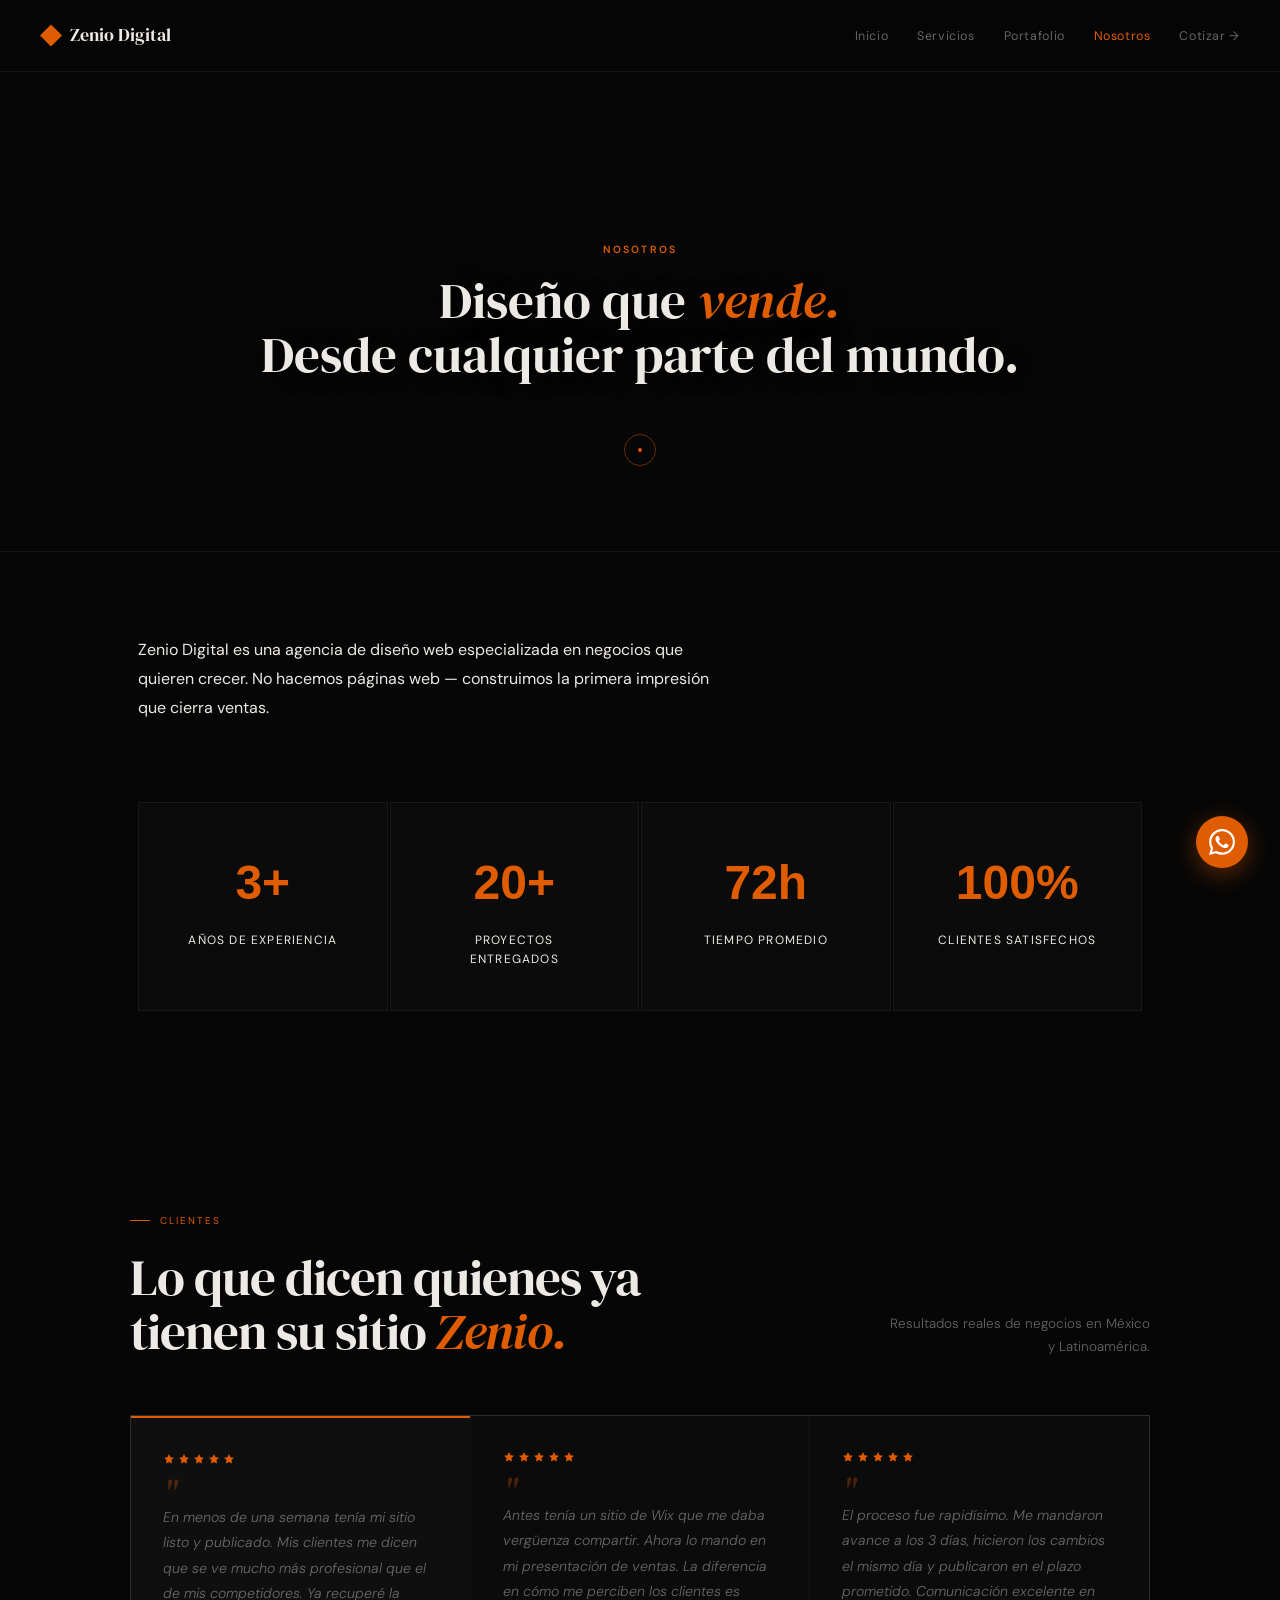
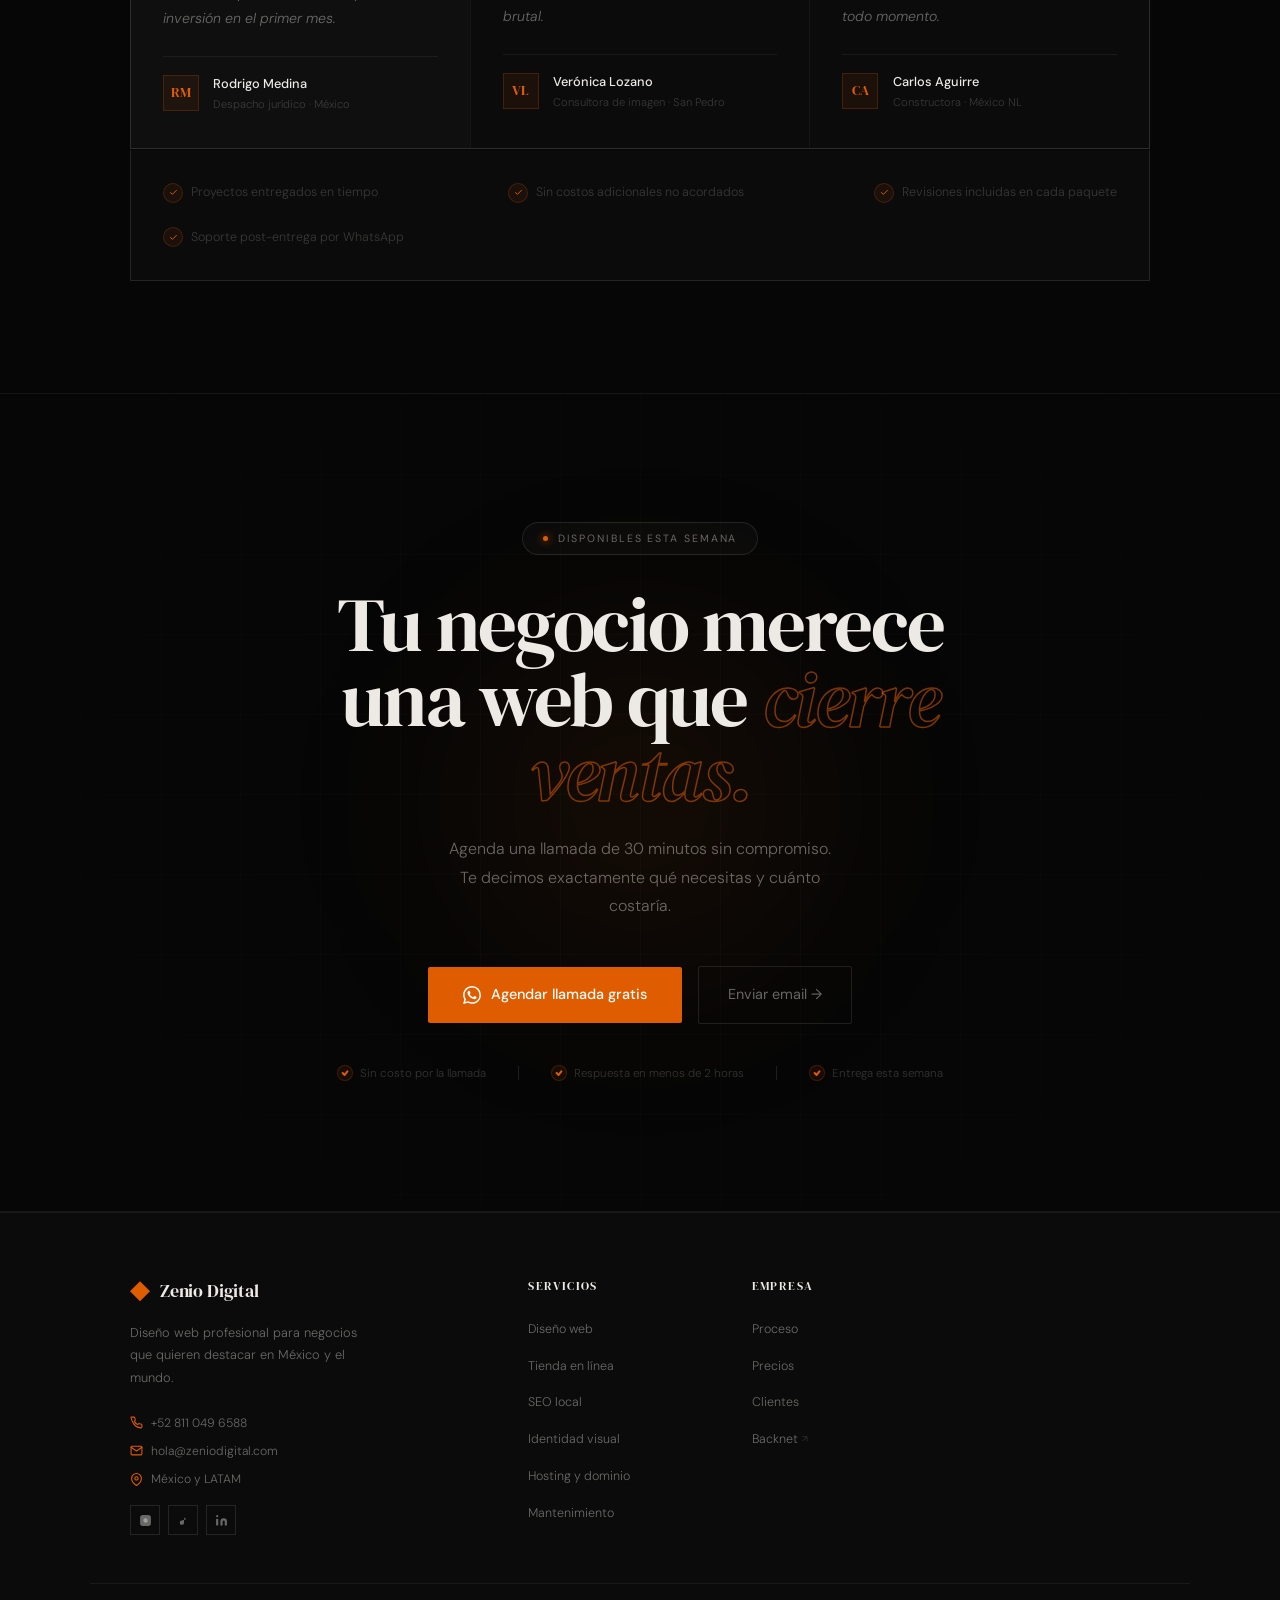
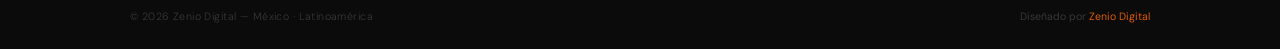
==== commit 8836fe80: "chore: eliminar CSS+JS muerto de .hprob/.hpc y huerfanos de .sol-visual/.faq-item (auditoría eficien" ====
--- a/contacto.html
+++ b/contacto.html
@@ -49,65 +49,14 @@
 .nlinks{display:flex;gap:1.8rem;list-style:none;flex-shrink:1}
 .nlinks a{font-size:.78rem;font-weight:400;letter-spacing:.05em;color:var(--mu);text-decoration:none;transition:color .2s}
 .nlinks a:hover{color:var(--tx)}
-.nact{display:flex;align-items:center;gap:1rem}
-.nghst{font-size:.78rem;color:var(--mu);text-decoration:none;letter-spacing:.04em;transition:color .2s}
-.nghst:hover{color:var(--tx)}
-.nwa{display:inline-flex;align-items:center;gap:8px;background:var(--or);color:#fff;padding:.48rem 1.15rem;border-radius:var(--rad);font-size:.76rem;font-weight:500;text-decoration:none;transition:background .2s,transform .15s}
-.nwa:hover{background:#f06a00;transform:translateY(-1px)}
 .nhm{display:none;flex-direction:column;gap:5px;cursor:pointer;padding:4px}
 .nhm span{width:20px;height:1.5px;background:var(--mu);transition:all .3s}
 .nmob{display:none;position:fixed;top:72px;left:0;right:0;background:rgba(6,6,6,.98);backdrop-filter:blur(24px);border-bottom:1px solid var(--bd);padding:1.5rem 2rem;z-index:199;flex-direction:column;gap:1rem}
 .nmob a{font-size:.88rem;color:var(--mu);text-decoration:none;padding:.5rem 0;border-bottom:1px solid var(--bd);transition:color .2s}
 .nmob a:hover{color:var(--tx)}
-.nmob .nwa{margin-top:.5rem;justify-content:center}
 
 /* HERO */
-#hero{min-height:100vh;display:flex;flex-direction:column;align-items:center;justify-content:center;padding:9rem 2.5rem 5rem;text-align:center;position:relative}
-.hbadge{display:inline-flex;align-items:center;gap:10px;font-size:.68rem;font-weight:400;letter-spacing:.16em;color:var(--mu);text-transform:uppercase;margin-bottom:2.5rem;border:1px solid var(--bd2);padding:.45rem 1.2rem;border-radius:100px;background:rgba(255,255,255,.025);animation:fup .6s ease both}
 .hdot{width:5px;height:5px;border-radius:50%;background:var(--or);box-shadow:0 0 8px var(--or);animation:pulse 2s ease-in-out infinite}
-.hline-small{font-family:'DM Sans',sans-serif;font-size:.82rem;font-weight:300;letter-spacing:.14em;color:var(--mu);text-transform:uppercase;margin-bottom:1.2rem;animation:fup .6s .06s ease both}
-.hhead{font-family:'DM Serif Display',serif;font-size:clamp(3.2rem,7vw,6.5rem);font-weight:400;line-height:.98;letter-spacing:-.03em;color:var(--tx);max-width:900px;margin:0 auto 2rem}
-.hhead .ln{display:block;overflow:hidden}
-.hhead .ln span{display:block;animation:sup .8s cubic-bezier(.22,1,.36,1) both}
-.hhead .ln:nth-child(1) span{animation-delay:.06s}
-.hhead .ln:nth-child(2) span{animation-delay:.16s}
-.hhead .ln:nth-child(3) span{animation-delay:.26s}
-.hhead .ln:nth-child(4) span{animation-delay:.34s}
-.ital{font-style:italic;color:var(--or)}
-.hsub{font-size:1.05rem;font-weight:300;color:var(--mu);line-height:1.85;max-width:430px;margin:0 auto 3rem;animation:fup .7s .45s ease both}
-.hact{display:flex;align-items:center;justify-content:center;gap:1.2rem;flex-wrap:wrap;margin-bottom:5rem;animation:fup .7s .58s ease both}
-.bpri{display:inline-flex;align-items:center;gap:10px;background:var(--or);color:#fff;padding:.9rem 2.2rem;border-radius:var(--rad);font-size:.88rem;font-weight:500;text-decoration:none;transition:background .2s,transform .15s,box-shadow .2s}
-.bpri:hover{background:#f06a00;transform:translateY(-2px);box-shadow:0 12px 32px rgba(224,92,0,.3)}
-.bsec{display:inline-flex;align-items:center;gap:8px;color:var(--mu);padding:.9rem 1.6rem;font-size:.88rem;font-weight:400;text-decoration:none;border:1px solid var(--bd2);border-radius:var(--rad);transition:color .2s,border-color .2s,transform .15s}
-.bsec:hover{color:var(--tx);border-color:rgba(255,255,255,.22);transform:translateY(-1px)}
-
-/* HERO PROBLEMA VISUAL */
-.hprob{width:100%;max-width:860px;margin:0 auto;animation:mrev 1s .7s cubic-bezier(.22,1,.36,1) both;display:grid;grid-template-columns:1fr 1fr 1fr;gap:1px;background:var(--bd);border:1px solid var(--bd2);border-radius:6px;overflow:hidden}
-@keyframes mrev{from{opacity:0;transform:translateY(40px)}to{opacity:1;transform:translateY(0)}}
-.hpc{background:var(--s1);padding:1.8rem 1.6rem;position:relative;overflow:hidden;text-align:left}
-.hpc::before{content:'';position:absolute;top:0;left:0;right:0;height:2px}
-.hpc.bad::before{background:rgba(239,68,68,.5)}
-.hpc.mid::before{background:rgba(234,179,8,.5)}
-.hpc.good::before{background:var(--or)}
-.hpc-tag{font-size:.58rem;font-weight:500;letter-spacing:.14em;text-transform:uppercase;margin-bottom:.8rem;display:flex;align-items:center;gap:6px}
-.hpc.bad .hpc-tag{color:rgba(239,68,68,.7)}
-.hpc.mid .hpc-tag{color:rgba(234,179,8,.7)}
-.hpc.good .hpc-tag{color:var(--or)}
-.hpc-tag-dot{width:4px;height:4px;border-radius:50%;background:currentColor}
-.hpc-title{font-family:'DM Serif Display',serif;font-size:1rem;font-weight:400;color:var(--tx);margin-bottom:.5rem;line-height:1.2}
-.hpc-desc{font-size:.72rem;font-weight:300;color:var(--mu);line-height:1.6}
-.hpc-score{margin-top:1rem;display:flex;align-items:center;gap:6px}
-.hpc-bar{flex:1;height:3px;background:var(--mu3);border-radius:2px;overflow:hidden}
-.hpc-fill{height:100%;border-radius:2px;transition:width 1.5s cubic-bezier(.22,1,.36,1)}
-.hpc.bad .hpc-fill{width:18%;background:rgba(239,68,68,.6)}
-.hpc.mid .hpc-fill{width:55%;background:rgba(234,179,8,.6)}
-.hpc.good .hpc-fill{width:95%;background:var(--or)}
-.hpc-pct{font-size:.6rem;font-weight:500;color:var(--mu2)}
-
-.scroll-hint{position:absolute;bottom:2.5rem;left:50%;transform:translateX(-50%);display:flex;flex-direction:column;align-items:center;gap:6px;animation:fup .7s 1.4s ease both}
-.scrl{width:1px;height:32px;background:linear-gradient(to bottom,var(--bd2),transparent);animation:sca 2.2s ease-in-out infinite}
-@keyframes sca{0%{transform:scaleY(0);transform-origin:top}50%{transform:scaleY(1);transform-origin:top}100%{transform:scaleY(0);transform-origin:bottom}}
-.scrl-lbl{font-size:.56rem;letter-spacing:.18em;color:var(--mu2);text-transform:uppercase}
 
 /* SECCIÓN BASE */
 .sec{padding:7rem 2.5rem;max-width:1100px;margin:0 auto}
@@ -117,49 +66,6 @@
 .sh em{font-style:italic;color:var(--or)}
 .stop{display:flex;align-items:flex-end;justify-content:space-between;margin-bottom:3.5rem;gap:2rem;flex-wrap:wrap}
 .snote{font-size:.84rem;font-weight:300;color:var(--mu);line-height:1.75;max-width:270px;text-align:right}
-
-/* SOLUCIÓN */
-.sol-wrap{display:grid;grid-template-columns:1fr 1fr;gap:4rem;align-items:center;margin-bottom:5rem}
-.sol-left{}
-.sol-right{display:flex;flex-direction:column;gap:1.8rem}
-.sol-item{display:flex;gap:1.2rem;align-items:flex-start;padding:1.5rem;background:var(--s1);border:1px solid var(--bd)}
-.sol-item-num{font-family:'DM Serif Display',serif;font-size:1.8rem;font-weight:400;color:var(--or);opacity:.4;line-height:1;flex-shrink:0;width:2rem;text-align:center}
-.sol-item-body{}
-.sol-item-title{font-size:.88rem;font-weight:500;color:var(--tx);margin-bottom:.4rem}
-.sol-item-desc{font-size:.8rem;font-weight:300;color:var(--mu);line-height:1.7}
-.sol-promise{background:var(--s1);border:1px solid var(--bd);border-left:2px solid var(--or);padding:2rem 2.2rem;margin-top:2rem}
-.sol-promise-label{font-size:.6rem;font-weight:500;letter-spacing:.16em;text-transform:uppercase;color:var(--or);margin-bottom:.7rem}
-.sol-promise-text{font-family:'DM Serif Display',serif;font-size:1.2rem;font-weight:400;color:var(--tx);line-height:1.3}
-.sol-visual{background:var(--s2);border:1px solid var(--bd2);padding:2rem;display:flex;flex-direction:column;gap:.8rem}
-.sv-bar{height:1px;background:var(--bd2)}
-.sv-row{display:flex;align-items:center;gap:1rem}
-.sv-label{font-size:.68rem;color:var(--mu);flex:0 0 110px}
-.sv-track{flex:1;height:4px;background:var(--mu3);border-radius:2px;overflow:hidden}
-.sv-fill{height:100%;border-radius:2px;background:var(--or);transition:width 1.8s cubic-bezier(.22,1,.36,1)}
-.sv-val{font-size:.68rem;font-weight:500;color:var(--or);flex:0 0 28px;text-align:right}
-.sv-title{font-size:.65rem;font-weight:500;letter-spacing:.12em;text-transform:uppercase;color:var(--mu2);margin-bottom:.5rem}
-.sv-headline{font-family:'DM Serif Display',serif;font-size:1.05rem;font-weight:400;color:var(--tx);margin-bottom:1.2rem;line-height:1.3}
-
-/* SERVICIOS */
-.svc-grid{display:grid;grid-template-columns:repeat(3,1fr);gap:1px;background:var(--bd);border:1px solid var(--bd2)}
-.svc{background:var(--s1);padding:2.4rem 2rem;position:relative;overflow:hidden;transition:background .3s;cursor:default}
-.svc::before{content:'';position:absolute;inset:0;background:radial-gradient(ellipse 80% 80% at 0% 0%,rgba(224,92,0,.06),transparent 70%);opacity:0;transition:opacity .4s}
-.svc:hover{background:var(--s2)}.svc:hover::before{opacity:1}
-.svc-top2{display:flex;justify-content:space-between;align-items:flex-start;margin-bottom:1.8rem}
-.svc-n{font-family:'DM Serif Display',serif;font-size:.72rem;font-weight:400;letter-spacing:.1em;color:var(--mu2)}
-.svc-arr{width:26px;height:26px;border:1px solid var(--bd2);display:flex;align-items:center;justify-content:center;color:var(--mu2);font-size:11px;transition:all .25s}
-.svc:hover .svc-arr{background:var(--or);border-color:var(--or);color:#fff;transform:rotate(-45deg)}
-.svc-ico{width:40px;height:40px;margin-bottom:1.4rem;display:flex;align-items:center;justify-content:center;background:var(--or2);border:1px solid rgba(224,92,0,.15)}
-.svc:hover .svc-ico{background:var(--or3);border-color:rgba(224,92,0,.3)}
-.svc-ico svg{width:18px;height:18px;stroke:var(--or);fill:none;stroke-width:1.6;stroke-linecap:round;stroke-linejoin:round}
-.svc-t{font-family:'DM Serif Display',serif;font-size:1.1rem;font-weight:400;color:var(--tx);letter-spacing:-.01em;margin-bottom:.6rem}
-.svc-d{font-size:.82rem;font-weight:300;color:var(--mu);line-height:1.75;margin-bottom:1.6rem}
-.svc-p{display:inline-flex;align-items:center;gap:6px;font-size:.7rem;font-weight:500;letter-spacing:.05em;color:var(--or);padding-top:1.2rem;border-top:1px solid var(--bd);width:100%}
-.svc-parr{margin-left:auto;font-size:.8rem;transition:transform .2s}
-.svc:hover .svc-parr{transform:translateX(4px)}
-.svc.feat{background:var(--s2);border-left:1px solid rgba(224,92,0,.2)}
-.svc.feat::before{opacity:.5}
-.feat-lbl{position:absolute;top:0;right:0;background:var(--or);font-size:.56rem;font-weight:500;letter-spacing:.1em;text-transform:uppercase;color:#fff;padding:4px 10px}
 
 /* TESTIMONIOS */
 .test-grid{display:grid;grid-template-columns:repeat(3,1fr);gap:1px;background:var(--bd);border:1px solid var(--bd2);margin-bottom:1px}
@@ -178,55 +84,6 @@
 .trust-bar-item{display:flex;align-items:center;gap:8px;font-size:.78rem;font-weight:300;color:var(--mu2)}
 .trust-bar-ico{width:20px;height:20px;border-radius:50%;background:var(--or2);border:1px solid rgba(224,92,0,.2);display:flex;align-items:center;justify-content:center;flex-shrink:0}
 .trust-bar-ico svg{width:9px;height:9px;stroke:var(--or);fill:none;stroke-width:2.5;stroke-linecap:round;stroke-linejoin:round}
-
-/* PRECIOS */
-.tog-wrap{display:flex;align-items:center;gap:12px;margin-bottom:2.5rem}
-.tog-lbl{font-size:.78rem;color:var(--mu);font-weight:400}
-.tog-lbl.on{color:var(--tx)}
-.tog{width:44px;height:24px;background:rgba(255,255,255,.07);border:1px solid var(--bd2);border-radius:100px;position:relative;cursor:pointer;transition:background .3s;flex-shrink:0}
-.tog.active{background:var(--or);border-color:var(--or)}
-.tog-thumb{width:16px;height:16px;border-radius:50%;background:#fff;position:absolute;top:3px;left:3px;transition:transform .3s cubic-bezier(.22,1,.36,1)}
-.tog.active .tog-thumb{transform:translateX(20px)}
-.tog-eco{font-size:.6rem;font-weight:500;letter-spacing:.08em;text-transform:uppercase;color:#fff;background:var(--or);padding:2px 8px;border-radius:100px;opacity:0;transition:opacity .3s}
-.price-grid{display:grid;grid-template-columns:repeat(4,1fr);gap:1px;background:var(--bd);border:1px solid var(--bd2);margin-bottom:1px}
-.pcard2{background:var(--s1);padding:2.2rem 1.8rem;position:relative;overflow:hidden;transition:background .3s;display:flex;flex-direction:column}
-.pcard2:hover{background:var(--s2)}
-.pcard2.feat{background:var(--s2);border-top:2px solid var(--or);margin-top:-2px}
-.pcard2.feat::before{content:'';position:absolute;inset:0;background:radial-gradient(ellipse 80% 60% at 50% 0%,rgba(224,92,0,.07),transparent 70%)}
-.feat-badge{position:absolute;top:0;left:0;right:0;background:var(--or);font-size:.56rem;font-weight:500;letter-spacing:.14em;text-transform:uppercase;color:#fff;text-align:center;padding:5px}
-.ptier{font-family:'DM Serif Display',serif;font-size:.72rem;font-weight:400;letter-spacing:.12em;color:var(--mu2);text-transform:uppercase;margin-bottom:1.2rem}
-.pcard2.feat .ptier{margin-top:1.5rem}
-.pamount{font-family:'DM Serif Display',serif;font-size:2.8rem;font-weight:400;letter-spacing:-.04em;color:var(--tx);line-height:1;display:flex;align-items:baseline;gap:3px;margin-bottom:4px}
-.pamount .curr{font-size:1.1rem;color:var(--mu);margin-right:1px;font-family:'DM Sans',sans-serif;font-weight:300}
-.pnote{font-size:.64rem;color:var(--mu2);letter-spacing:.04em;margin-bottom:1.5rem}
-.pdiv{height:1px;background:var(--bd);margin-bottom:1.5rem}
-.pfeats{list-style:none;display:flex;flex-direction:column;gap:9px;flex:1;margin-bottom:1.8rem}
-.pfeats li{font-size:.8rem;font-weight:300;color:var(--mu);display:flex;align-items:flex-start;gap:8px;line-height:1.4}
-.pfeats li::before{content:'→';color:var(--or);font-size:.74rem;flex-shrink:0;margin-top:1px}
-.pfeats li.off{color:var(--mu2)}.pfeats li.off::before{content:'—';color:var(--mu2)}
-.pbtn{display:block;width:100%;padding:.88rem;font-family:'DM Sans',sans-serif;font-size:.78rem;font-weight:500;letter-spacing:.04em;text-transform:uppercase;text-align:center;text-decoration:none;cursor:pointer;border:none;transition:all .2s;border-radius:var(--rad)}
-.pbtn-out{background:transparent;color:var(--mu);border:1px solid var(--bd2)}
-.pbtn-out:hover{color:var(--tx);border-color:rgba(255,255,255,.22)}
-.pbtn-solid{background:var(--or);color:#fff}
-.pbtn-solid:hover{background:#f06a00;transform:translateY(-1px);box-shadow:0 8px 24px rgba(224,92,0,.25)}
-.price-foot{margin-top:2rem;display:flex;align-items:center;justify-content:space-between;flex-wrap:wrap;gap:1rem;padding-top:1.5rem;border-top:1px solid var(--bd)}
-.pf-note{font-size:.76rem;font-weight:300;color:var(--mu2);display:flex;align-items:center;gap:8px}
-.pf-note::before{content:'';width:14px;height:1px;background:var(--bd2)}
-.pf-cta{font-size:.76rem;color:var(--mu)}
-.pf-cta a{color:var(--or);text-decoration:none}
-.pf-cta a:hover{text-decoration:underline}
-
-/* FAQ */
-.faq-list{display:flex;flex-direction:column;gap:1px;background:var(--bd);border:1px solid var(--bd2)}
-.faq-item{background:var(--s1);overflow:hidden}
-.faq-q{display:flex;align-items:center;justify-content:space-between;padding:1.6rem 2rem;cursor:pointer;transition:background .2s;gap:1rem}
-.faq-q:hover{background:var(--s2)}
-.faq-qtxt{font-size:.9rem;font-weight:400;color:var(--tx);line-height:1.4}
-.faq-ico{width:24px;height:24px;border:1px solid var(--bd2);display:flex;align-items:center;justify-content:center;flex-shrink:0;font-size:14px;color:var(--mu);transition:all .3s}
-.faq-item.open .faq-ico{background:var(--or);border-color:var(--or);color:#fff;transform:rotate(45deg)}
-.faq-a{max-height:0;overflow:hidden;transition:max-height .4s cubic-bezier(.22,1,.36,1)}
-.faq-item.open .faq-a{max-height:200px}
-.faq-atxt{padding:0 2rem 1.6rem;font-size:.84rem;font-weight:300;color:var(--mu);line-height:1.8}
 
 /* CTA FINAL */
 .cta-sec{position:relative;overflow:hidden;padding:8rem 2.5rem;text-align:center;border-top:1px solid var(--bd);border-bottom:1px solid var(--bd)}
@@ -288,18 +145,13 @@
 
 /* RESPONSIVE */
 @media(max-width:960px){
-  .nlinks,.nact{display:none}
+  .nlinks{display:none}
   .nhm{display:flex}
-  .hhead{font-size:clamp(2.8rem,8vw,4.5rem)}
-  .hprob{grid-template-columns:1fr}
   .prob-grid{grid-template-columns:1fr}
-  .sol-wrap{grid-template-columns:1fr}
-  .svc-grid{grid-template-columns:1fr}
   .dif-grid{grid-template-columns:1fr}
   .dif.full{grid-template-columns:1fr;grid-column:span 1}
   .auth-strip{grid-template-columns:repeat(2,1fr)}
   .test-grid{grid-template-columns:1fr}
-  .price-grid{grid-template-columns:1fr 1fr}
   .fmain{grid-template-columns:1fr 1fr;gap:2rem}
   .sec{padding:5rem 1.5rem}
   .cta-sec{padding:5rem 1.5rem}
@@ -307,13 +159,10 @@
   .prob-stat{grid-template-columns:1fr 1fr}
 }
 @media(max-width:600px){
-  .hact{flex-direction:column;width:100%}
-  .bpri,.bsec{width:100%;justify-content:center}
   .cta-acts{flex-direction:column}
   .bwa,.bghost{width:100%;justify-content:center}
   .cta-trust2{flex-direction:column;align-items:flex-start;gap:1rem}
   .ct2-div{display:none}
-  .price-grid{grid-template-columns:1fr}
   .fmain{grid-template-columns:1fr}
   .trust-bar{flex-direction:column}
   .auth-strip{grid-template-columns:repeat(2,1fr)}
@@ -323,7 +172,6 @@
   body{cursor:auto}
   #cring,#cdot{display:none}
   .o1,.o2{display:none}
-  .scroll-hint{display:none}
   .sec{padding:4rem 1.5rem}
 }
 </style>
@@ -555,14 +403,11 @@
   entries.forEach(entry=>{
     if(entry.isIntersecting){
       entry.target.querySelectorAll('.sv-fill').forEach(b=>{setTimeout(()=>{b.style.width=b.dataset.w},200)});
-      entry.target.querySelectorAll('.hpc-fill').forEach(b=>{setTimeout(()=>b.style.width=b.style.width,300)});
       bObs.unobserve(entry.target);
     }
   });
 },{threshold:.3});
-document.querySelectorAll('.sol-visual,.hprob').forEach(el=>bObs.observe(el));
-// trigger hero bars immediately
-setTimeout(()=>{document.querySelectorAll('.hpc-fill').forEach(b=>{b.style.transition='width 1.6s cubic-bezier(.22,1,.36,1)';b.style.width=b.style.width.replace('0%',b.closest('.hpc.bad')?'18%':b.closest('.hpc.mid')?'55%':'95%')})},900);
+document.querySelectorAll('.sol-visual').forEach(el=>bObs.observe(el));
 
 // FAQ
 function toggleFaq(btn){
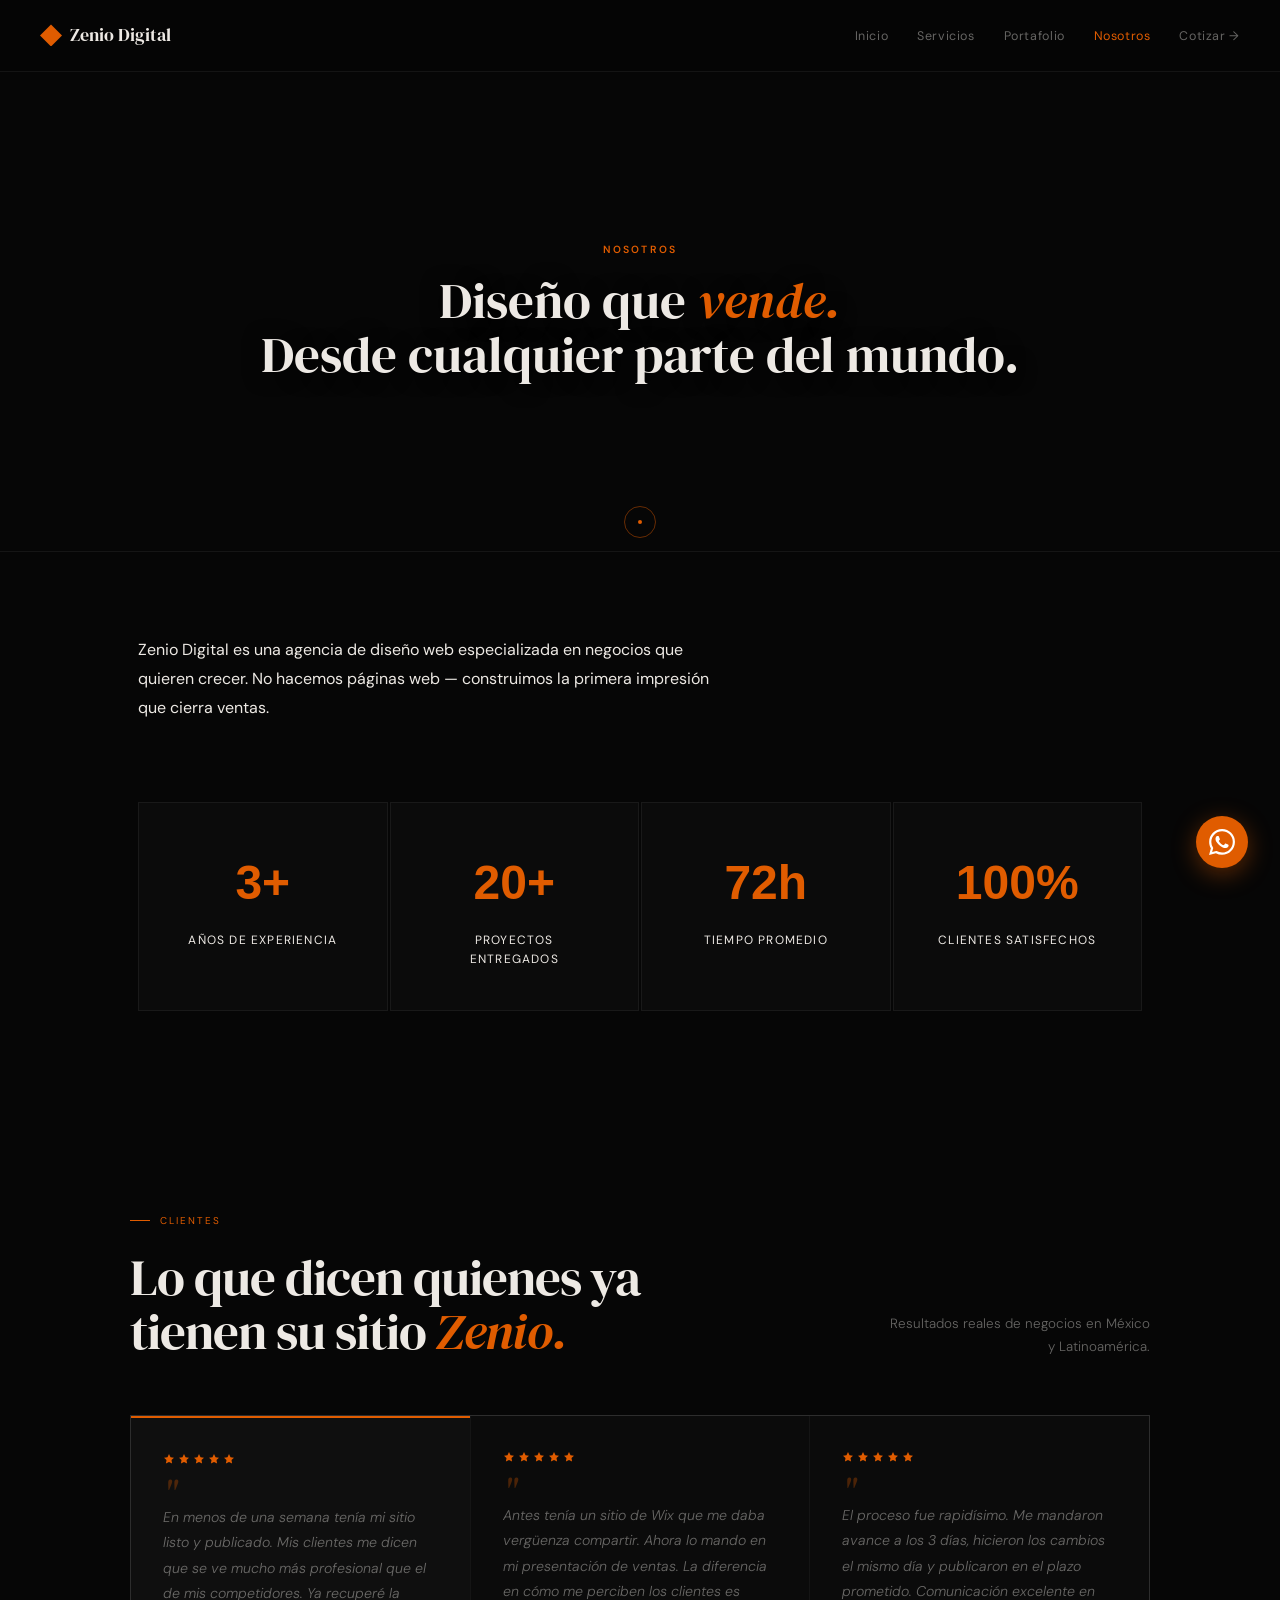
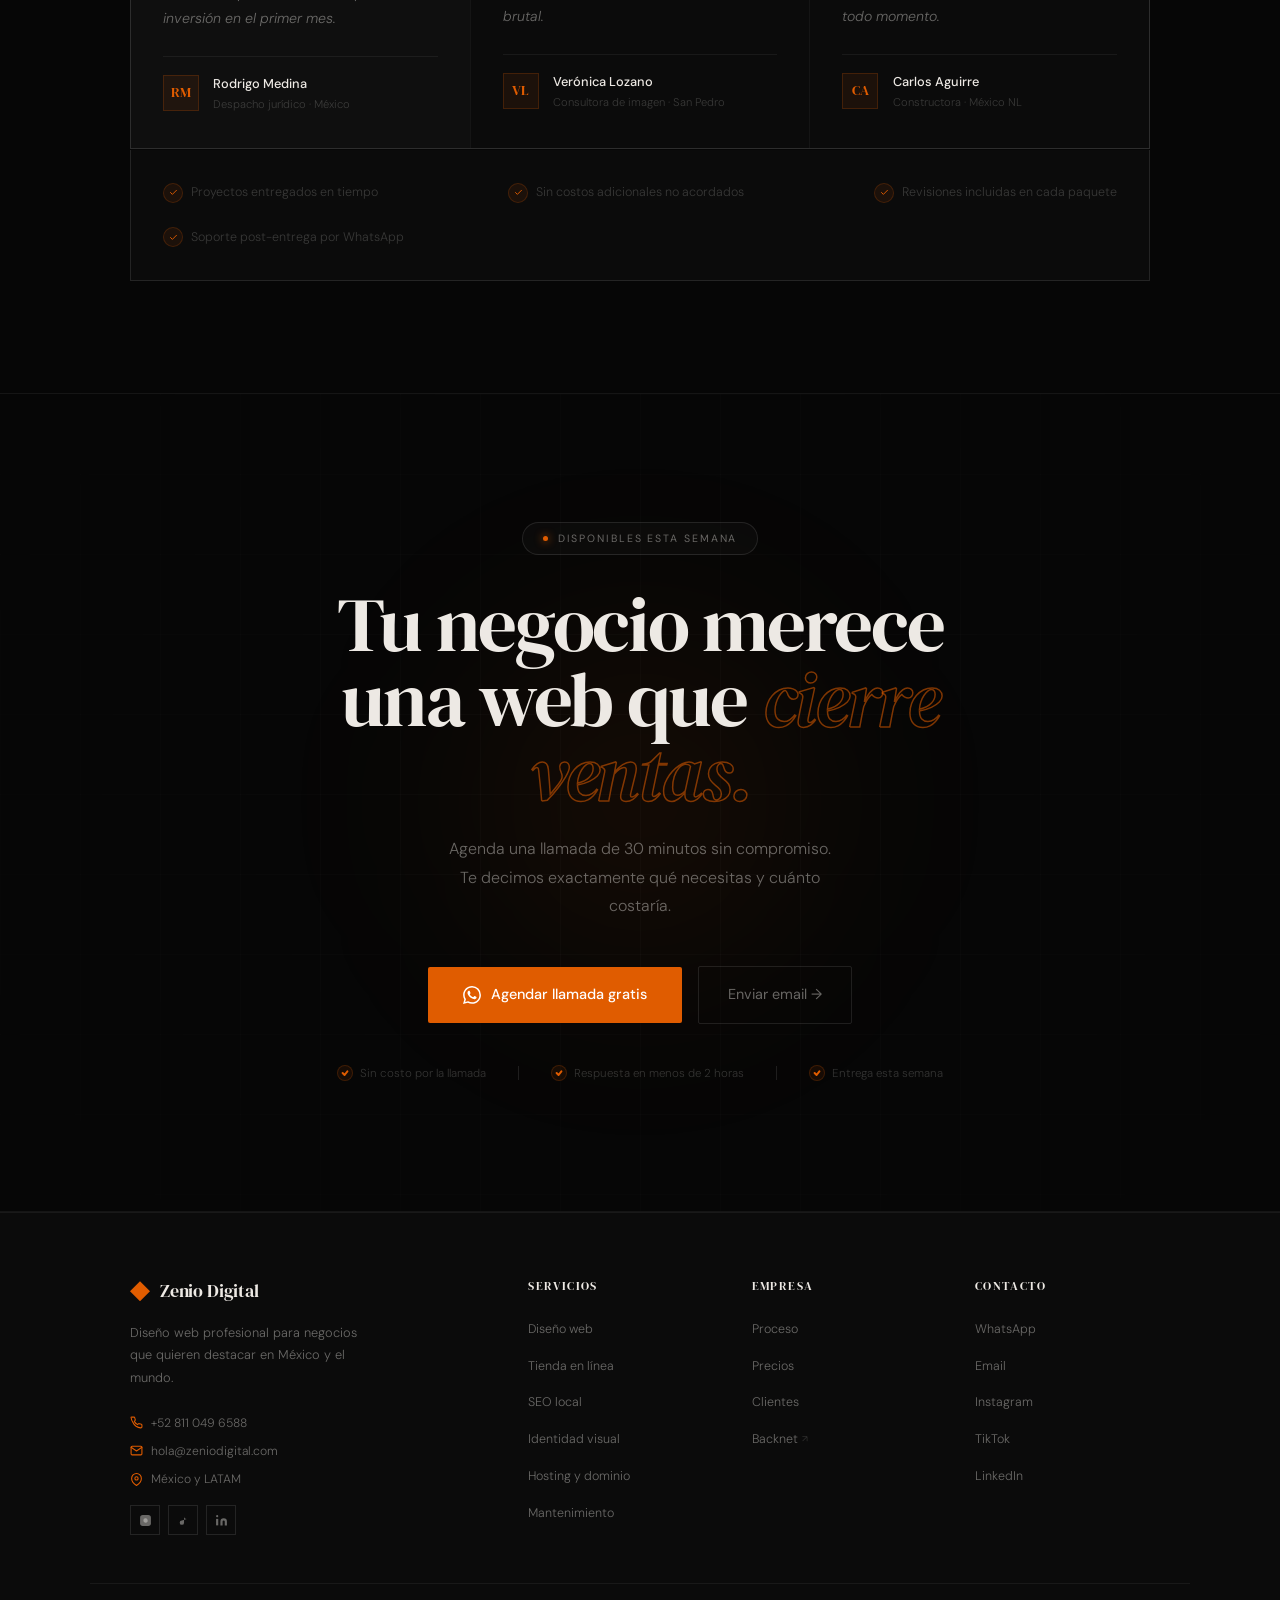
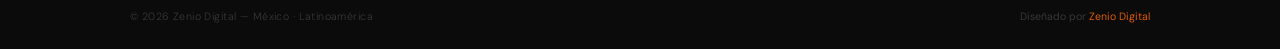
==== commit 46029f84: "perf: consolidar CSS/JS duplicado de portafolio/servicios/contacto en base.css+base.js (auditoría ef" ====
--- a/contacto.html
+++ b/contacto.html
@@ -22,8 +22,8 @@
 {"@context":"https://schema.org","@type":"ProfessionalService","name":"Zenio Digital","description":"Agencia de diseño web en todo México especializada en sitios profesionales que convierten visitas en clientes.","url":"https://zeniodigital.com","telephone":"+528110496588","email":"hola@zeniodigital.com","address":{"@type":"PostalAddress","addressLocality":"México","addressRegion":"Nuevo León","addressCountry":"MX"},"areaServed":["México","San Pedro Garza García","San Nicolás","Guadalupe","Nuevo León","México"],"priceRange":"$$","openingHours":"Mo-Sa 09:00-20:00","sameAs":["https://wa.me/528110496588"]}
 </script>
 <link href="https://fonts.googleapis.com/css2?family=Cabinet+Grotesk:wght@400;500;700;800;900&family=DM+Sans:opsz,wght@9..40,300;9..40,400;9..40,500&family=DM+Serif+Display:ital@0;1&display=swap" rel="stylesheet">
+<link rel="stylesheet" href="base.css">
 <style>
-*,*::before,*::after{box-sizing:border-box;margin:0;padding:0}
 :root{
   --bg:#060606;
   --s1:#0b0b0b;--s2:#0f0f0f;--s3:#131313;
@@ -32,28 +32,12 @@
   --or:#e05c00;--or2:rgba(224,92,0,.08);--or3:rgba(224,92,0,.15);
   --rad:2px;
 }
-html{scroll-behavior:smooth}
-section[id]{scroll-margin-top:80px}
 body{font-family:'DM Sans',sans-serif;background:var(--bg);color:var(--tx);overflow-x:hidden;line-height:1.65;cursor:none}
-::-webkit-scrollbar{width:2px}::-webkit-scrollbar-track{background:var(--bg)}::-webkit-scrollbar-thumb{background:var(--or);border-radius:2px}
-
-/* CURSOR */
-#cring{position:fixed;width:32px;height:32px;border:1px solid rgba(224,92,0,.45);border-radius:50%;pointer-events:none;z-index:9999;transform:translate(-50%,-50%);transition:width .3s,height .3s,border-color .3s;will-change:left,top}
-#cdot{position:fixed;width:4px;height:4px;background:var(--or);border-radius:50%;pointer-events:none;z-index:9999;transform:translate(-50%,-50%);will-change:left,top}
 
 /* NAV */
 nav{position:fixed;top:0;left:0;right:0;z-index:200;display:flex;align-items:center;justify-content:space-between;padding:0 2.5rem;height:72px;background:rgba(6,6,6,.85);backdrop-filter:blur(24px);border-bottom:1px solid var(--bd);transition:background .3s;gap:2rem}
-nav.scrolled{background:rgba(6,6,6,.97)}
 .nlogo{font-family:'DM Serif Display',serif;font-size:1.15rem;font-weight:400;color:var(--tx);text-decoration:none;display:flex;align-items:center;gap:8px;letter-spacing:0;white-space:nowrap;flex-shrink:0}
-.nmark{width:22px;height:22px;background:var(--or);clip-path:polygon(50% 0%,100% 50%,50% 100%,0% 50%);flex-shrink:0}
-.nlinks{display:flex;gap:1.8rem;list-style:none;flex-shrink:1}
-.nlinks a{font-size:.78rem;font-weight:400;letter-spacing:.05em;color:var(--mu);text-decoration:none;transition:color .2s}
-.nlinks a:hover{color:var(--tx)}
-.nhm{display:none;flex-direction:column;gap:5px;cursor:pointer;padding:4px}
-.nhm span{width:20px;height:1.5px;background:var(--mu);transition:all .3s}
 .nmob{display:none;position:fixed;top:72px;left:0;right:0;background:rgba(6,6,6,.98);backdrop-filter:blur(24px);border-bottom:1px solid var(--bd);padding:1.5rem 2rem;z-index:199;flex-direction:column;gap:1rem}
-.nmob a{font-size:.88rem;color:var(--mu);text-decoration:none;padding:.5rem 0;border-bottom:1px solid var(--bd);transition:color .2s}
-.nmob a:hover{color:var(--tx)}
 
 /* HERO */
 .hdot{width:5px;height:5px;border-radius:50%;background:var(--or);box-shadow:0 0 8px var(--or);animation:pulse 2s ease-in-out infinite}
@@ -106,73 +90,12 @@
 .ct2-ck svg{width:8px;height:8px;stroke:var(--or);fill:none;stroke-width:2.5;stroke-linecap:round;stroke-linejoin:round}
 .ct2-div{width:1px;height:14px;background:var(--bd2)}
 
-/* FOOTER */
-footer{background:var(--s1);border-top:1px solid var(--bd)}
-.fmain{max-width:1100px;margin:0 auto;display:grid;grid-template-columns:2fr 1fr 1fr 1fr;gap:3rem;padding:4rem 2.5rem 3rem}
-.flogo{display:flex;align-items:center;gap:10px;margin-bottom:1rem;text-decoration:none}
-.flogo-mark{width:20px;height:20px;background:var(--or);clip-path:polygon(50% 0%,100% 50%,50% 100%,0% 50%)}
-.flogo-name{font-family:'DM Serif Display',serif;font-size:1.1rem;font-weight:400;color:var(--tx);letter-spacing:-.01em}
-.ftagline{font-size:.8rem;font-weight:300;color:var(--mu);line-height:1.75;max-width:230px;margin-bottom:1.5rem}
-.fcontact{display:flex;flex-direction:column;gap:8px}
-.fcontact a{display:flex;align-items:center;gap:8px;font-size:.76rem;font-weight:300;color:var(--mu);text-decoration:none;transition:color .2s}
-.fcontact a:hover{color:var(--tx)}
-.fcontact svg{width:13px;height:13px;stroke:var(--or);fill:none;stroke-width:2;stroke-linecap:round;stroke-linejoin:round;flex-shrink:0}
-.fcol-title{font-family:'DM Serif Display',serif;font-size:.72rem;font-weight:400;letter-spacing:.12em;color:var(--tx);text-transform:uppercase;margin-bottom:1.2rem}
-.flinks{list-style:none;display:flex;flex-direction:column;gap:.65rem}
-.flinks a{font-size:.78rem;font-weight:300;color:var(--mu);text-decoration:none;transition:color .2s;display:inline-flex;align-items:center;gap:4px}
-.flinks a:hover{color:var(--tx)}
-.ext{font-size:.58rem;color:var(--mu2)}
-.fsocial{display:flex;gap:8px;margin-top:1rem}
-.fsoc{width:30px;height:30px;border:1px solid var(--bd2);display:flex;align-items:center;justify-content:center;text-decoration:none;color:var(--mu);transition:all .2s}
-.fsoc:hover{background:var(--or);border-color:var(--or);color:#fff;transform:translateY(-2px)}
-.fsoc svg{width:13px;height:13px;fill:currentColor}
-.fbot{max-width:1100px;margin:0 auto;padding:1.5rem 2.5rem;border-top:1px solid var(--bd);display:flex;align-items:center;justify-content:space-between;flex-wrap:wrap;gap:1rem}
-.fcopy{font-size:.66rem;font-weight:300;color:var(--mu2);letter-spacing:.04em}
-.fcredit{font-size:.66rem;font-weight:400;color:var(--mu2)}
-.fcredit span{color:var(--or)}
-
-/* WA FLOTANTE */
-.wa-float{position:fixed;bottom:2rem;right:2rem;z-index:300;width:52px;height:52px;background:var(--or);border-radius:50%;display:flex;align-items:center;justify-content:center;text-decoration:none;box-shadow:0 6px 24px rgba(224,92,0,.4);transition:all .2s;animation:fup .7s 2s ease both}
-.wa-float:hover{transform:scale(1.1);box-shadow:0 10px 32px rgba(224,92,0,.5)}
-.wa-float svg{width:26px;height:26px;fill:#fff}
-
-/* ANIMACIONES */
-@keyframes fup{from{opacity:0;transform:translateY(14px)}to{opacity:1;transform:translateY(0)}}
-@keyframes sup{from{transform:translateY(115%);opacity:0}to{transform:translateY(0);opacity:1}}
-@keyframes pulse{0%,100%{opacity:1}50%{opacity:.3}}
-.rv{opacity:0;transform:translateY(20px);transition:opacity .65s ease,transform .65s ease}
-.rv.vis{opacity:1;transform:none}
-
-/* RESPONSIVE */
+/* RESPONSIVE (parcial — el resto vive en base.css) */
 @media(max-width:960px){
-  .nlinks{display:none}
-  .nhm{display:flex}
-  .prob-grid{grid-template-columns:1fr}
-  .dif-grid{grid-template-columns:1fr}
-  .dif.full{grid-template-columns:1fr;grid-column:span 1}
-  .auth-strip{grid-template-columns:repeat(2,1fr)}
   .test-grid{grid-template-columns:1fr}
-  .fmain{grid-template-columns:1fr 1fr;gap:2rem}
-  .sec{padding:5rem 1.5rem}
-  .cta-sec{padding:5rem 1.5rem}
-  nav{padding:0 1.5rem}
-  .prob-stat{grid-template-columns:1fr 1fr}
 }
 @media(max-width:600px){
-  .cta-acts{flex-direction:column}
-  .bwa,.bghost{width:100%;justify-content:center}
-  .cta-trust2{flex-direction:column;align-items:flex-start;gap:1rem}
-  .ct2-div{display:none}
-  .fmain{grid-template-columns:1fr}
   .trust-bar{flex-direction:column}
-  .auth-strip{grid-template-columns:repeat(2,1fr)}
-  .prob-stat{grid-template-columns:1fr}
-}
-@media(max-width:600px){
-  body{cursor:auto}
-  #cring,#cdot{display:none}
-  .o1,.o2{display:none}
-  .sec{padding:4rem 1.5rem}
 }
 </style>
 <style>
@@ -360,93 +283,6 @@
     <span class="fcredit">Diseñado por <span>Zenio Digital</span></span>
   </div>
 </footer>
-<script>
-// CURSOR
-let mx=innerWidth/2,my=innerHeight/2,rx=mx,ry=my;
-const ring=document.getElementById('cring'),dot=document.getElementById('cdot');
-document.addEventListener('mousemove',e=>{mx=e.clientX;my=e.clientY});
-(function anim(){rx+=(mx-rx)*.1;ry+=(my-ry)*.1;ring.style.left=rx+'px';ring.style.top=ry+'px';dot.style.left=mx+'px';dot.style.top=my+'px';requestAnimationFrame(anim)})();
-document.querySelectorAll('a,button,[onclick]').forEach(el=>{
-  el.addEventListener('mouseenter',()=>{ring.style.width='46px';ring.style.height='46px';ring.style.borderColor='rgba(224,92,0,.75)'});
-  el.addEventListener('mouseleave',()=>{ring.style.width='32px';ring.style.height='32px';ring.style.borderColor='rgba(224,92,0,.45)'});
-});
-
-// NAV SCROLL
-const nav=document.getElementById('nav');
-window.addEventListener('scroll',()=>nav.classList.toggle('scrolled',scrollY>20));
-
-// MENU MOBILE
-let mOpen=false;
-function toggleMenu(){mOpen=!mOpen;document.getElementById('nm').style.display=mOpen?'flex':'none'}
-
-// REVEAL
-const rObs=new IntersectionObserver(entries=>{
-  entries.forEach((e,i)=>{if(e.isIntersecting)setTimeout(()=>e.target.classList.add('vis'),i*70)});
-},{threshold:.07});
-document.querySelectorAll('.rv').forEach(el=>rObs.observe(el));
-
-// COUNTERS
-const cObs=new IntersectionObserver(entries=>{
-  entries.forEach(entry=>{
-    if(entry.isIntersecting){
-      const el=entry.target,target=parseInt(el.dataset.target);
-      let start=null;const dur=1400;
-      const step=ts=>{if(!start)start=ts;const p=Math.min((ts-start)/dur,1),ease=1-Math.pow(1-p,3);el.textContent=Math.round(ease*target);if(p<1)requestAnimationFrame(step);else el.textContent=target};
-      requestAnimationFrame(step);cObs.unobserve(el);
-    }
-  });
-},{threshold:.5});
-document.querySelectorAll('.counter').forEach(c=>cObs.observe(c));
-
-// BARS VISUAL
-const bObs=new IntersectionObserver(entries=>{
-  entries.forEach(entry=>{
-    if(entry.isIntersecting){
-      entry.target.querySelectorAll('.sv-fill').forEach(b=>{setTimeout(()=>{b.style.width=b.dataset.w},200)});
-      bObs.unobserve(entry.target);
-    }
-  });
-},{threshold:.3});
-document.querySelectorAll('.sol-visual').forEach(el=>bObs.observe(el));
-
-// FAQ
-function toggleFaq(btn){
-  const item=btn.parentElement;
-  const wasOpen=item.classList.contains('open');
-  document.querySelectorAll('.faq-item').forEach(i=>i.classList.remove('open'));
-  if(!wasOpen)item.classList.add('open');
-}
-
-// PRICING TOGGLE
-let isEco=false;
-function swMode(){
-  isEco=!isEco;
-  document.getElementById('tog').classList.toggle('active',isEco);
-  document.getElementById('tecobadge').style.opacity=isEco?'1':'0';
-  document.getElementById('lw').classList.toggle('on',!isEco);
-  document.getElementById('le').classList.toggle('on',isEco);
-  const names=isEco?['Básica','Estándar','Avanzada','Enterprise']:['Starter','Business','Pro','Premium'];
-  const prices=isEco?['18,500','28,500','45,000','Cotización']:['7,500','12,500','16,500','24,500'];
-  const notes=isEco?['MXN · pago único','MXN · pago único','MXN · cotización','según proyecto']:['MXN · pago único','MXN · pago único','MXN · pago único','MXN · pago único'];
-  const feats=isEco?[
-    ['Hasta 20 productos','Carrito de compras','Pasarela de pago','SSL incluido','Panel admin','SEO básico','Entrega en 10 días','off:Filtros avanzados'],
-    ['Hasta 100 productos','Filtros y categorías','Múltiples pasarelas','Gestión de envíos','Analytics','Capacitación','Entrega en 15 días','SEO avanzado'],
-    ['Catálogo sin límite','Integraciones CRM','Email marketing','Precios por cliente','Automatizaciones','Desarrollo a medida','Soporte premium','Tiempo según proyecto'],
-    ['Todo personalizado','Integraciones a medida','API y conectores','Escalabilidad total','SLA soporte','Documentación','Capacitación equipo','Cotización directa']
-  ]:[
-    ['1 página (landing)','Diseño personalizado','Mobile-first','Formulario de contacto','SEO básico','Entrega en 5 días','off:Blog o secciones extra','off:Identidad visual'],
-    ['Hasta 5 secciones','Diseño personalizado','Mobile-first','Formulario + WhatsApp','SEO completo','Google Analytics','Entrega en 7 días','off:Identidad visual'],
-    ['Secciones ilimitadas','Diseño personalizado','Mobile-first','Blog incluido','SEO avanzado','Google Analytics','Mantenimiento 1 mes','Entrega en 7 días'],
-    ['Todo lo del Pro','Identidad visual completa','Logo y branding','Fotografía de producto','SEO premium','Mantenimiento 3 meses','Soporte prioritario','Entrega en 10 días']
-  ];
-  [0,1,2,3].forEach(i=>{
-    document.getElementById('pt'+i).textContent=names[i];
-    document.getElementById('pv'+i).textContent=prices[i];
-    document.getElementById('pn'+i).textContent=notes[i];
-    const ul=document.getElementById('pf'+i);
-    ul.innerHTML=feats[i].map(f=>{const off=f.startsWith('off:'),t=off?f.slice(4):f;return`<li class="${off?'off':''}">${t}</li>`}).join('');
-  });
-}
-</script>
+<script src="base.js"></script>
 </body>
 </html>
--- a/base.css
+++ b/base.css
@@ -0,0 +1,85 @@
+/* BASE COMPARTIDA — portafolio.html / servicios.html / contacto.html (index.html usa su propio CSS, no depende de este archivo) */
+*,*::before,*::after{box-sizing:border-box;margin:0;padding:0}
+html{scroll-behavior:smooth}
+section[id]{scroll-margin-top:80px}
+::-webkit-scrollbar{width:2px}::-webkit-scrollbar-track{background:var(--bg)}::-webkit-scrollbar-thumb{background:var(--or);border-radius:2px}
+
+/* CURSOR */
+#cring{position:fixed;width:32px;height:32px;border:1px solid rgba(224,92,0,.45);border-radius:50%;pointer-events:none;z-index:9999;transform:translate(-50%,-50%);transition:width .3s,height .3s,border-color .3s;will-change:left,top}
+#cdot{position:fixed;width:4px;height:4px;background:var(--or);border-radius:50%;pointer-events:none;z-index:9999;transform:translate(-50%,-50%);will-change:left,top}
+
+/* NAV (parcial — nav{} y .nlogo quedan inline por página, difieren en altura/tipografía) */
+nav.scrolled{background:rgba(6,6,6,.97)}
+.nmark{width:22px;height:22px;background:var(--or);clip-path:polygon(50% 0%,100% 50%,50% 100%,0% 50%);flex-shrink:0}
+.nlinks{display:flex;gap:1.8rem;list-style:none;flex-shrink:1}
+.nlinks a{font-size:.78rem;font-weight:400;letter-spacing:.05em;color:var(--mu);text-decoration:none;transition:color .2s}
+.nlinks a:hover{color:var(--tx)}
+.nhm{display:none;flex-direction:column;gap:5px;cursor:pointer;padding:4px}
+.nhm span{width:20px;height:1.5px;background:var(--mu);transition:all .3s}
+.nmob a{font-size:.88rem;color:var(--mu);text-decoration:none;padding:.5rem 0;border-bottom:1px solid var(--bd);transition:color .2s}
+.nmob a:hover{color:var(--tx)}
+
+/* FOOTER */
+footer{background:var(--s1);border-top:1px solid var(--bd)}
+.fmain{max-width:1100px;margin:0 auto;display:grid;grid-template-columns:2fr 1fr 1fr 1fr;gap:3rem;padding:4rem 2.5rem 3rem}
+.flogo{display:flex;align-items:center;gap:10px;margin-bottom:1rem;text-decoration:none}
+.flogo-mark{width:20px;height:20px;background:var(--or);clip-path:polygon(50% 0%,100% 50%,50% 100%,0% 50%)}
+.flogo-name{font-family:'DM Serif Display',serif;font-size:1.1rem;font-weight:400;color:var(--tx);letter-spacing:-.01em}
+.ftagline{font-size:.8rem;font-weight:300;color:var(--mu);line-height:1.75;max-width:230px;margin-bottom:1.5rem}
+.fcontact{display:flex;flex-direction:column;gap:8px}
+.fcontact a{display:flex;align-items:center;gap:8px;font-size:.76rem;font-weight:300;color:var(--mu);text-decoration:none;transition:color .2s}
+.fcontact a:hover{color:var(--tx)}
+.fcontact svg{width:13px;height:13px;stroke:var(--or);fill:none;stroke-width:2;stroke-linecap:round;stroke-linejoin:round;flex-shrink:0}
+.fcol-title{font-family:'DM Serif Display',serif;font-size:.72rem;font-weight:400;letter-spacing:.12em;color:var(--tx);text-transform:uppercase;margin-bottom:1.2rem}
+.flinks{list-style:none;display:flex;flex-direction:column;gap:.65rem}
+.flinks a{font-size:.78rem;font-weight:300;color:var(--mu);text-decoration:none;transition:color .2s;display:inline-flex;align-items:center;gap:4px}
+.flinks a:hover{color:var(--tx)}
+.ext{font-size:.58rem;color:var(--mu2)}
+.fsocial{display:flex;gap:8px;margin-top:1rem}
+.fsoc{width:30px;height:30px;border:1px solid var(--bd2);display:flex;align-items:center;justify-content:center;text-decoration:none;color:var(--mu);transition:all .2s}
+.fsoc:hover{background:var(--or);border-color:var(--or);color:#fff;transform:translateY(-2px)}
+.fsoc svg{width:13px;height:13px;fill:currentColor}
+.fbot{max-width:1100px;margin:0 auto;padding:1.5rem 2.5rem;border-top:1px solid var(--bd);display:flex;align-items:center;justify-content:space-between;flex-wrap:wrap;gap:1rem}
+.fcopy{font-size:.66rem;font-weight:300;color:var(--mu2);letter-spacing:.04em}
+.fcredit{font-size:.66rem;font-weight:400;color:var(--mu2)}
+.fcredit span{color:var(--or)}
+
+/* WA FLOTANTE */
+.wa-float{position:fixed;bottom:2rem;right:2rem;z-index:300;width:52px;height:52px;background:var(--or);border-radius:50%;display:flex;align-items:center;justify-content:center;text-decoration:none;box-shadow:0 6px 24px rgba(224,92,0,.4);transition:all .2s;animation:fup .7s 2s ease both}
+.wa-float:hover{transform:scale(1.1);box-shadow:0 10px 32px rgba(224,92,0,.5)}
+.wa-float svg{width:26px;height:26px;fill:#fff}
+
+/* ANIMACIONES */
+@keyframes fup{from{opacity:0;transform:translateY(14px)}to{opacity:1;transform:translateY(0)}}
+@keyframes sup{from{transform:translateY(115%);opacity:0}to{transform:translateY(0);opacity:1}}
+@keyframes pulse{0%,100%{opacity:1}50%{opacity:.3}}
+.rv{opacity:0;transform:translateY(20px);transition:opacity .65s ease,transform .65s ease}
+.rv.vis{opacity:1;transform:none}
+
+/* RESPONSIVE */
+@media(max-width:960px){
+  .nlinks{display:none}
+  .nhm{display:flex}
+  .prob-grid{grid-template-columns:1fr}
+  .dif-grid{grid-template-columns:1fr}
+  .dif.full{grid-template-columns:1fr;grid-column:span 1}
+  .auth-strip{grid-template-columns:repeat(2,1fr)}
+  .fmain{grid-template-columns:1fr 1fr;gap:2rem}
+  .sec{padding:5rem 1.5rem}
+  .cta-sec{padding:5rem 1.5rem}
+  nav{padding:0 1.5rem}
+  .prob-stat{grid-template-columns:1fr 1fr}
+}
+@media(max-width:600px){
+  .cta-acts{flex-direction:column}
+  .bwa,.bghost{width:100%;justify-content:center}
+  .cta-trust2{flex-direction:column;align-items:flex-start;gap:1rem}
+  .ct2-div{display:none}
+  .fmain{grid-template-columns:1fr}
+  .auth-strip{grid-template-columns:repeat(2,1fr)}
+  .prob-stat{grid-template-columns:1fr}
+  body{cursor:auto}
+  #cring,#cdot{display:none}
+  .o1,.o2{display:none}
+  .sec{padding:4rem 1.5rem}
+}
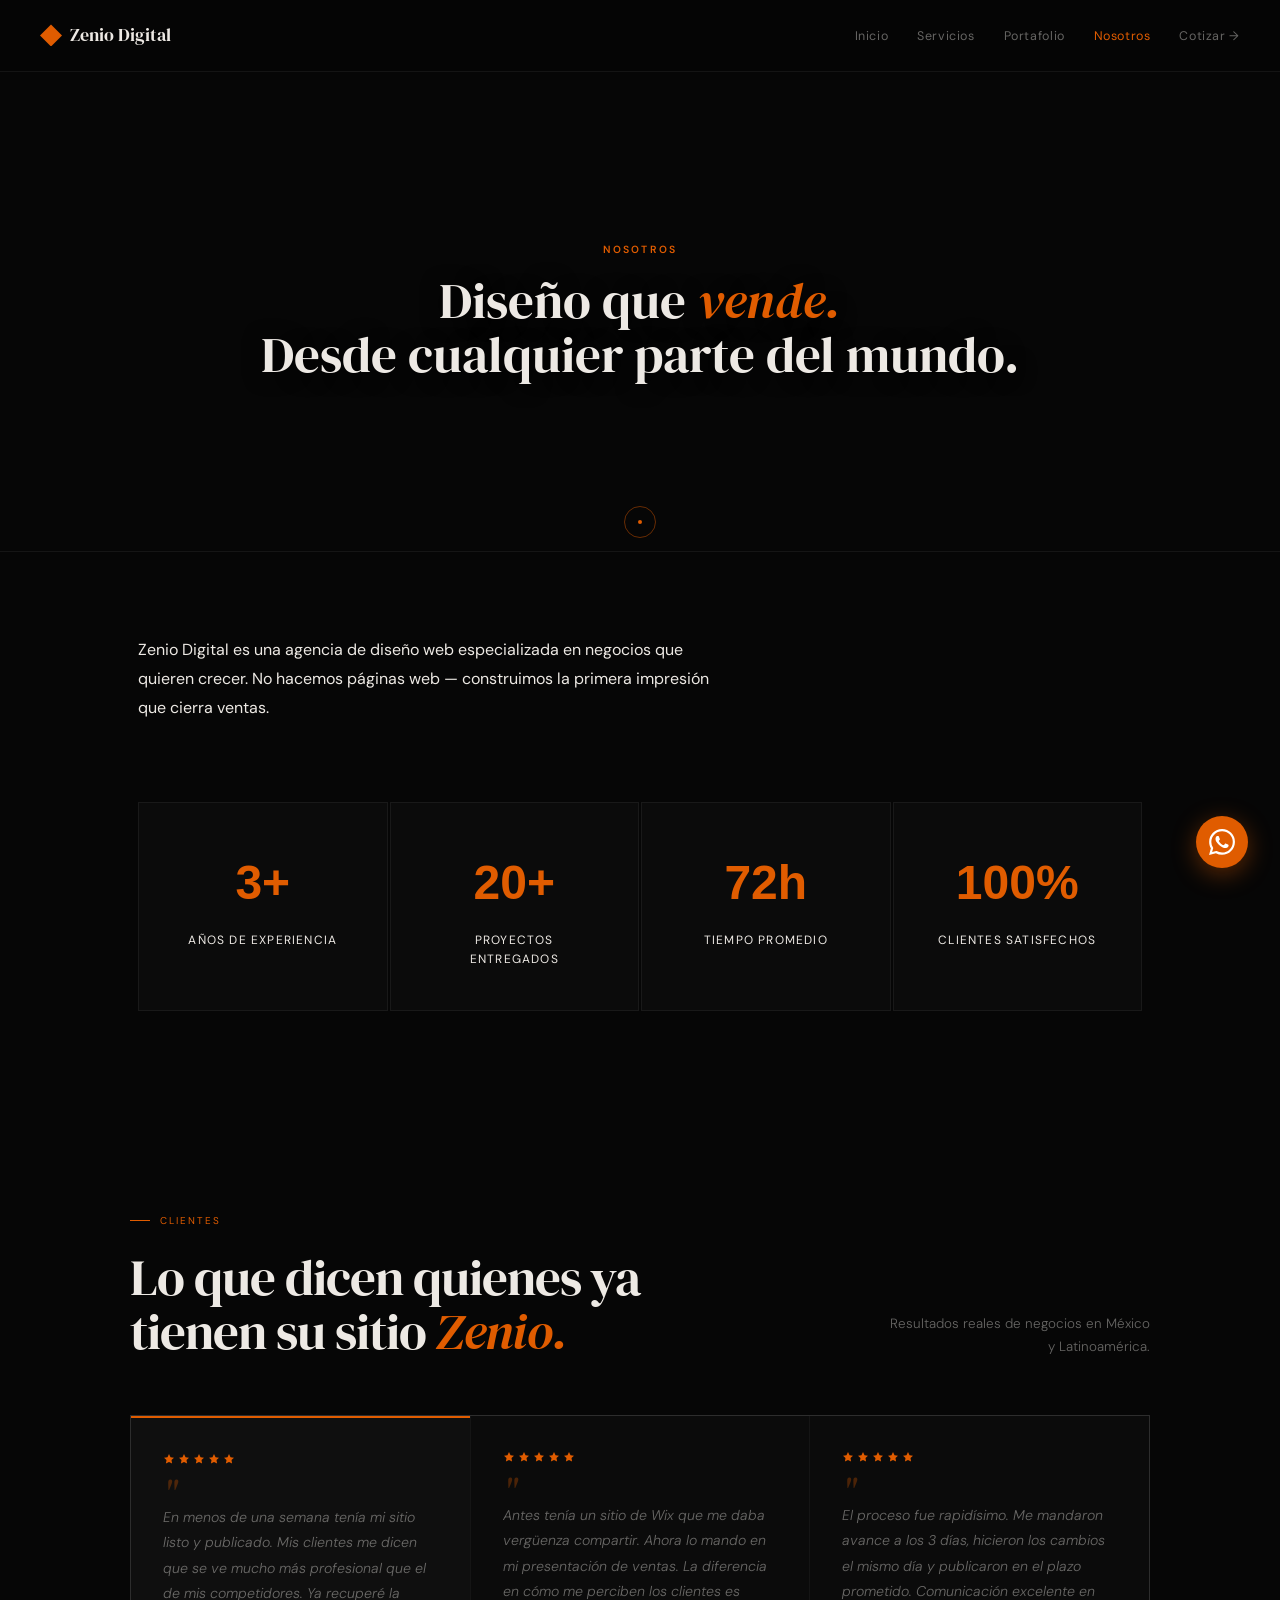
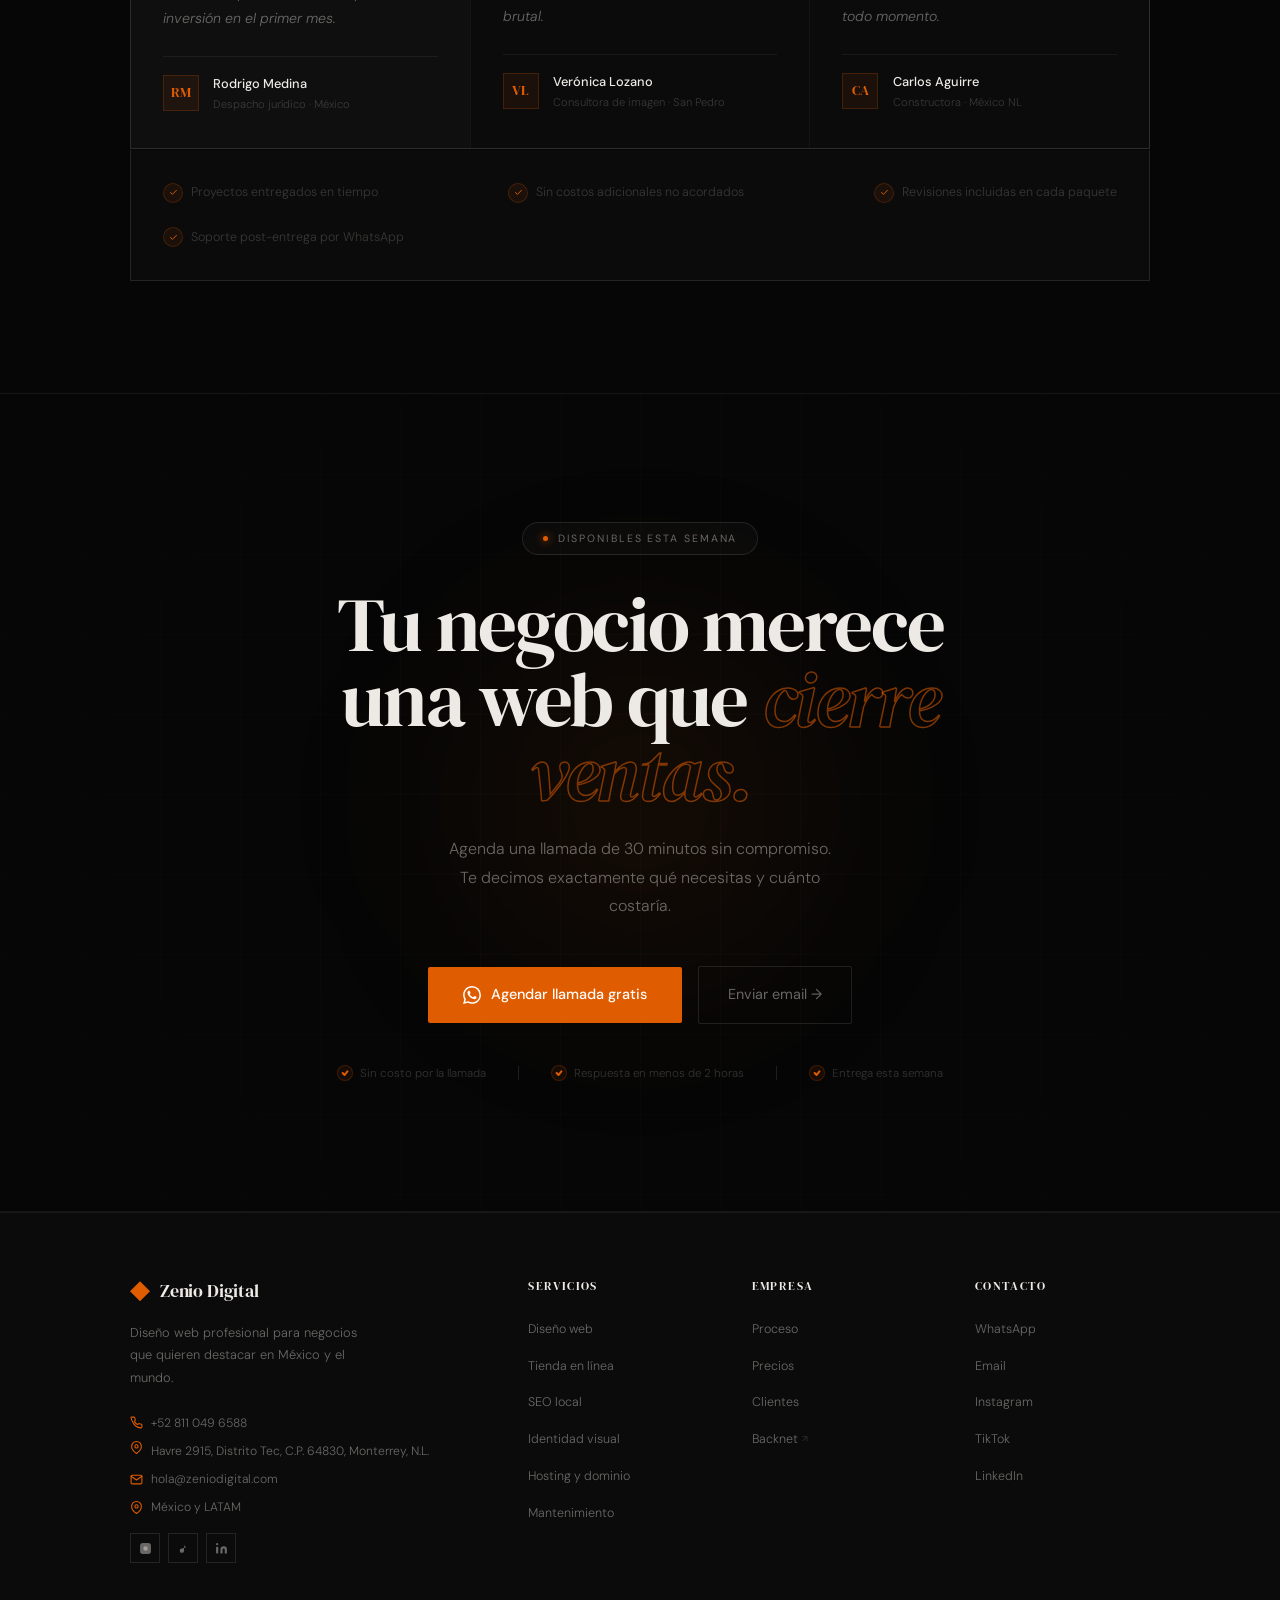
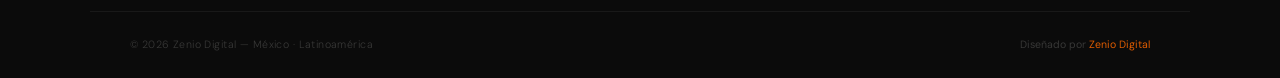
==== commit 2ba8a17a: "Agrega dirección física al footer (4 páginas) + ajuste alineación mobile" ====
--- a/contacto.html
+++ b/contacto.html
@@ -265,6 +265,7 @@
       <p class="ftagline">Diseño web profesional para negocios que quieren destacar en México y el mundo.</p>
       <div class="fcontact">
         <a href="https://wa.me/528110496588" target="_blank"><svg viewBox="0 0 24 24"><path d="M22 16.92v3a2 2 0 0 1-2.18 2 19.79 19.79 0 0 1-8.63-3.07A19.5 19.5 0 0 1 4.99 11a19.79 19.79 0 0 1-3.07-8.67A2 2 0 0 1 3.9 2H6.9a2 2 0 0 1 2 1.72c.127.96.361 1.903.7 2.81a2 2 0 0 1-.45 2.11L8 9.91a16 16 0 0 0 6 6l1.27-1.27a2 2 0 0 1 2.11-.45c.907.339 1.85.573 2.81.7A2 2 0 0 1 22 16.92z"/></svg>+52 811 049 6588</a>
+        <a href="#" class="faddr"><svg viewBox="0 0 24 24"><path d="M21 10c0 7-9 13-9 13s-9-6-9-13a9 9 0 0 1 18 0z"/><circle cx="12" cy="10" r="3"/></svg>Havre 2915, Distrito Tec, C.P. 64830, Monterrey, N.L.</a>
         <a href="mailto:hola@zeniodigital.com"><svg viewBox="0 0 24 24"><path d="M4 4h16c1.1 0 2 .9 2 2v12c0 1.1-.9 2-2 2H4c-1.1 0-2-.9-2-2V6c0-1.1.9-2 2-2z"/><polyline points="22,6 12,13 2,6"/></svg>hola@zeniodigital.com</a>
         <a href="#"><svg viewBox="0 0 24 24"><path d="M21 10c0 7-9 13-9 13s-9-6-9-13a9 9 0 0 1 18 0z"/><circle cx="12" cy="10" r="3"/></svg>México y LATAM</a>
       </div>
--- a/base.css
+++ b/base.css
@@ -28,6 +28,7 @@
 .ftagline{font-size:.8rem;font-weight:300;color:var(--mu);line-height:1.75;max-width:230px;margin-bottom:1.5rem}
 .fcontact{display:flex;flex-direction:column;gap:8px}
 .fcontact a{display:flex;align-items:center;gap:8px;font-size:.76rem;font-weight:300;color:var(--mu);text-decoration:none;transition:color .2s}
+.fcontact a.faddr{align-items:flex-start}
 .fcontact a:hover{color:var(--tx)}
 .fcontact svg{width:13px;height:13px;stroke:var(--or);fill:none;stroke-width:2;stroke-linecap:round;stroke-linejoin:round;flex-shrink:0}
 .fcol-title{font-family:'DM Serif Display',serif;font-size:.72rem;font-weight:400;letter-spacing:.12em;color:var(--tx);text-transform:uppercase;margin-bottom:1.2rem}
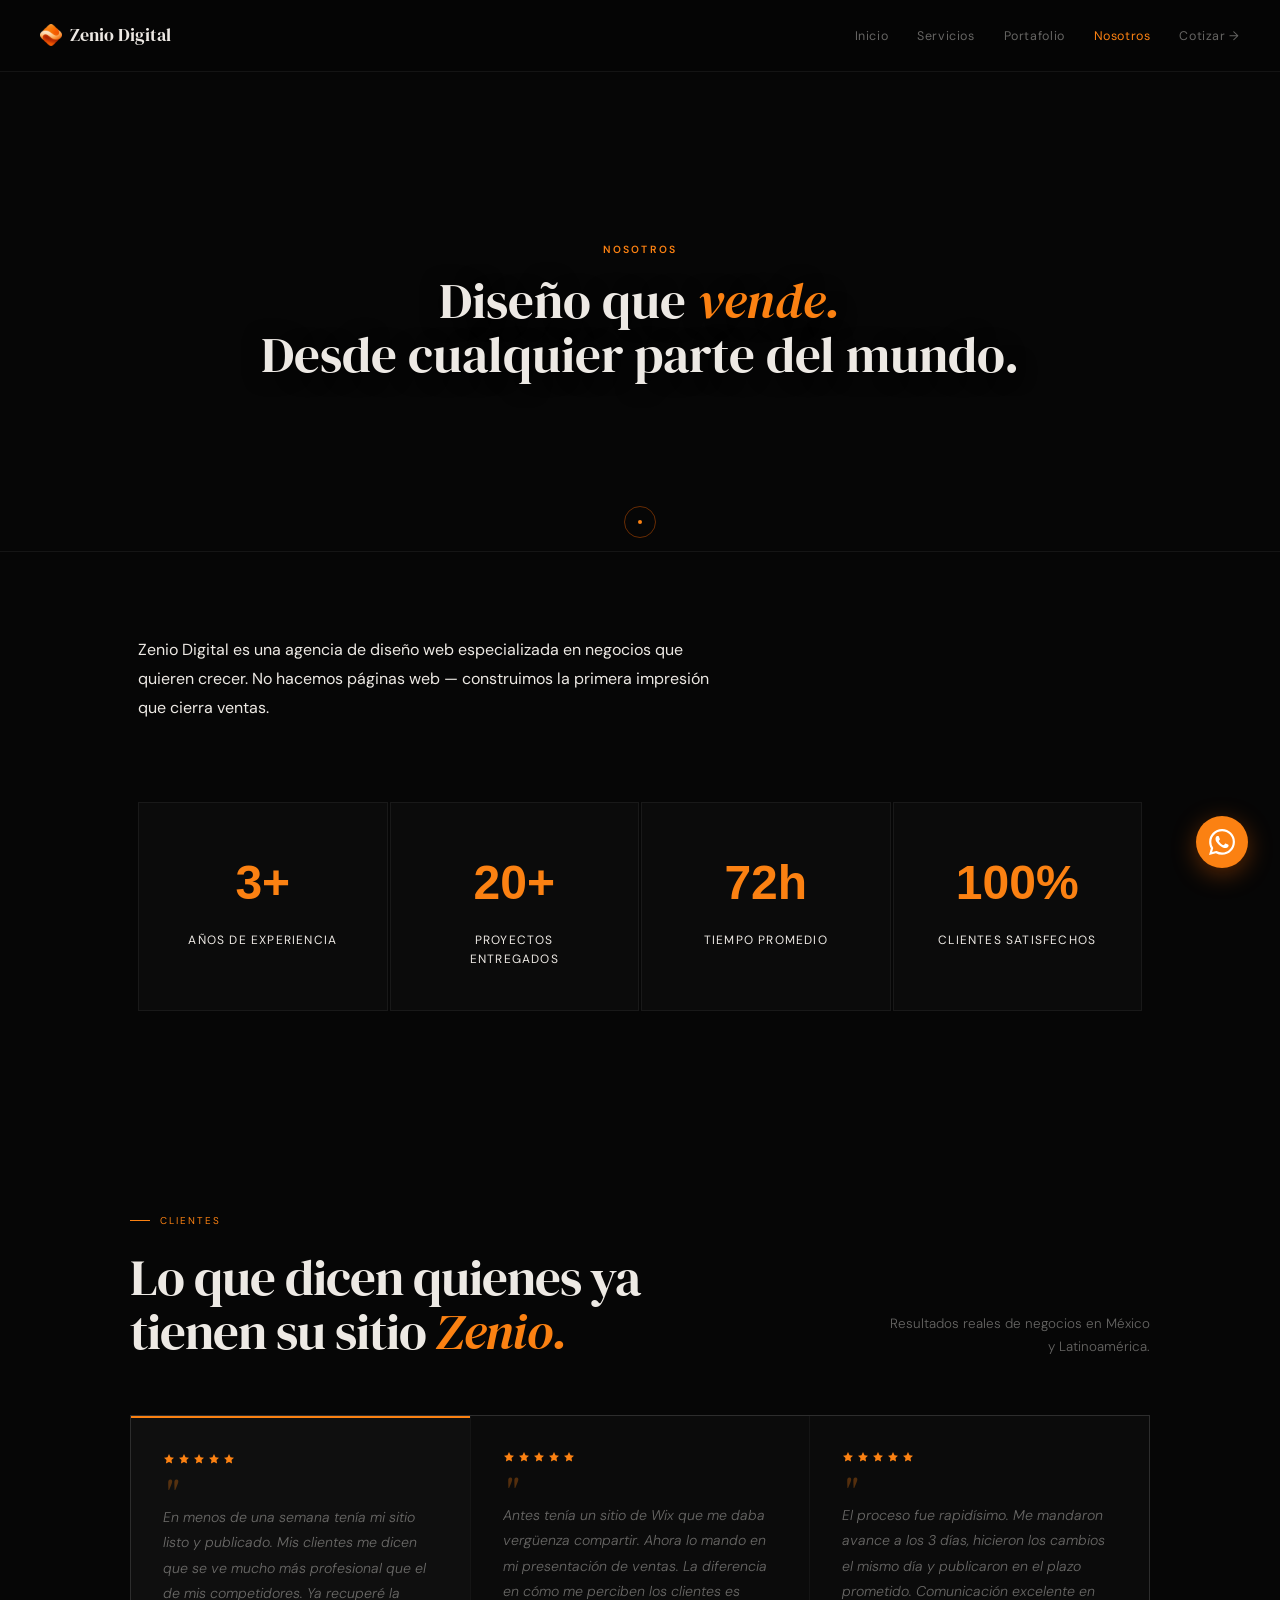
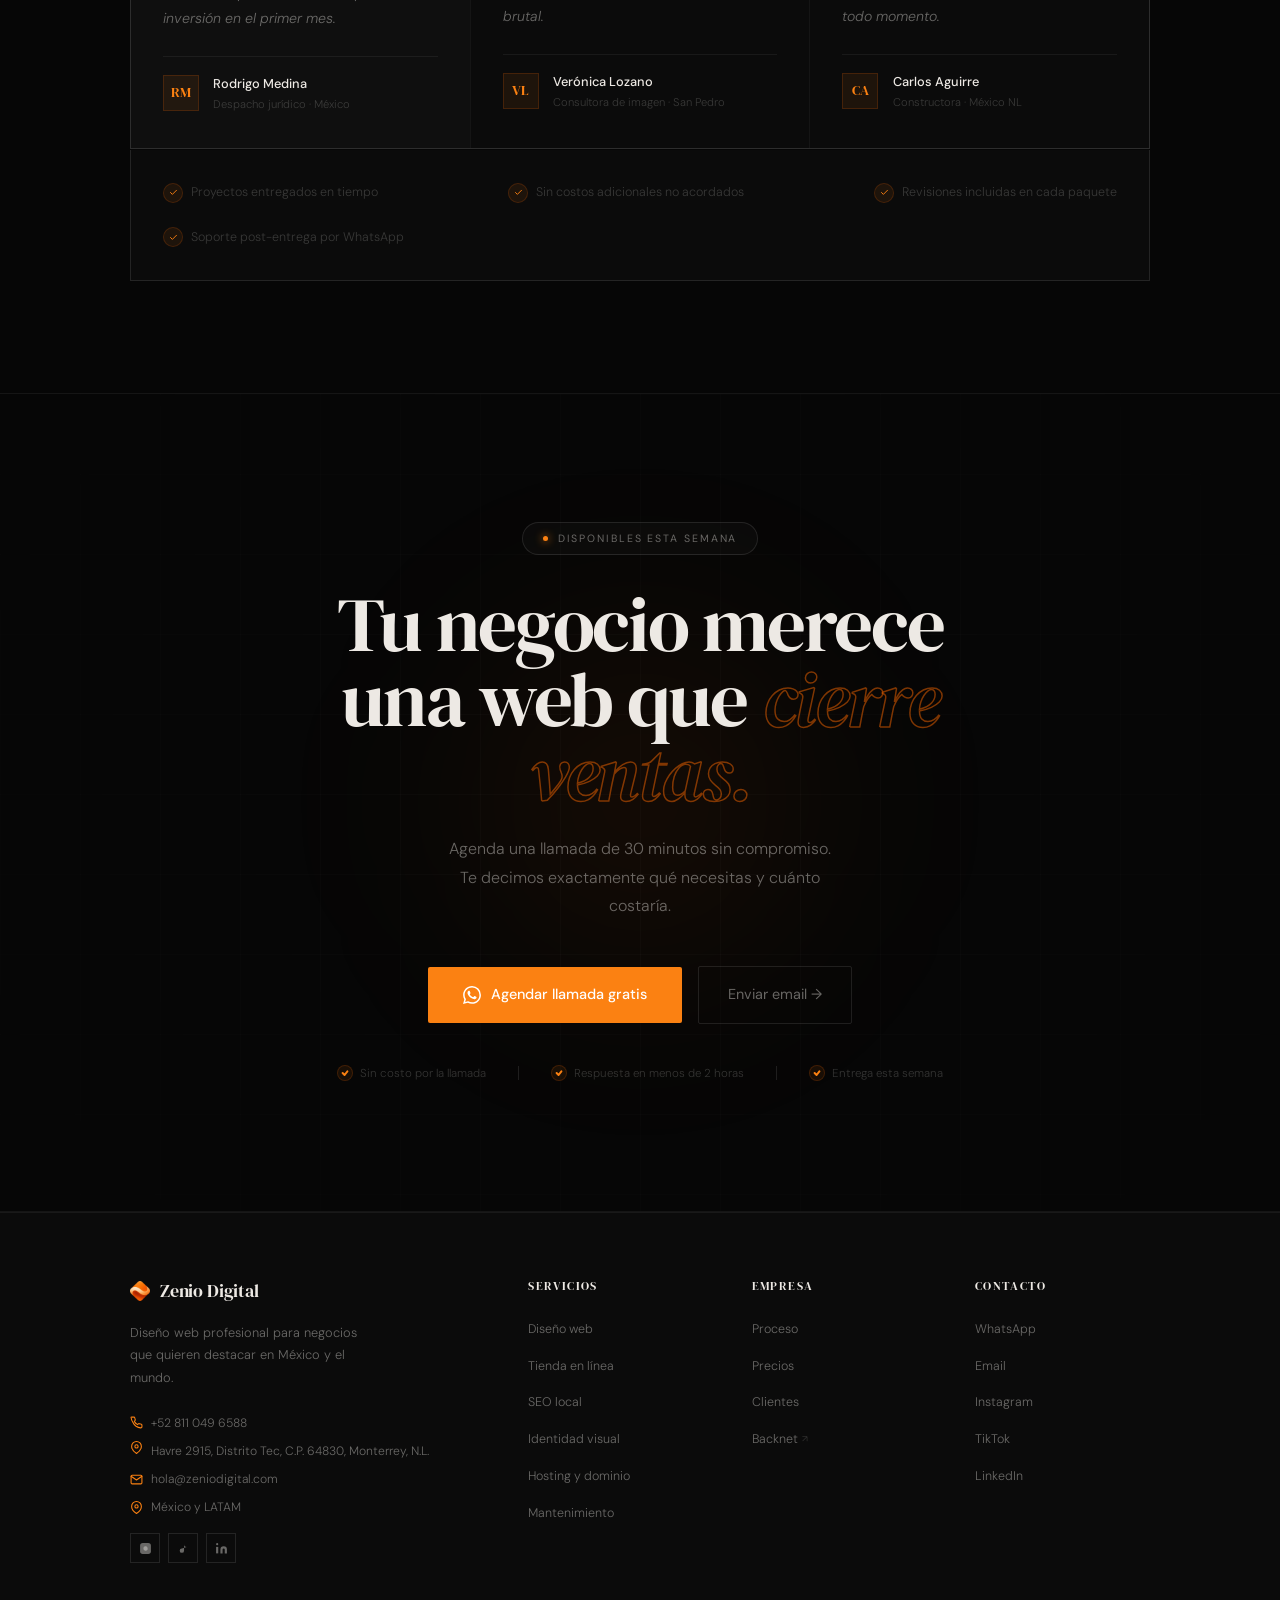
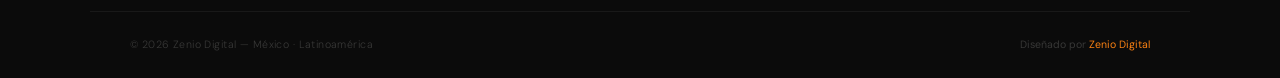
==== commit bdbb713b: "Actualiza logo y favicon con nueva identidad de marca Reemplaza el rombo CSS del header/footer por l" ====
--- a/contacto.html
+++ b/contacto.html
@@ -17,6 +17,13 @@
 <meta property="og:type" content="website">
 <meta property="og:locale" content="es_MX">
 <link rel="canonical" href="https://zeniodigital.com/contacto">
+<link rel="icon" type="image/x-icon" href="/favicon.ico">
+<link rel="icon" type="image/png" sizes="16x16" href="/favicon-16x16.png">
+<link rel="icon" type="image/png" sizes="32x32" href="/favicon-32x32.png">
+<link rel="icon" type="image/png" sizes="48x48" href="/favicon-48x48.png">
+<link rel="apple-touch-icon" sizes="180x180" href="/apple-touch-icon.png">
+<link rel="icon" type="image/png" sizes="192x192" href="/android-chrome-192x192.png">
+<link rel="icon" type="image/png" sizes="512x512" href="/android-chrome-512x512.png">
 <title>Nosotros · Contacto — Zenio Digital</title>
 <script type="application/ld+json">
 {"@context":"https://schema.org","@type":"ProfessionalService","name":"Zenio Digital","description":"Agencia de diseño web en todo México especializada en sitios profesionales que convierten visitas en clientes.","url":"https://zeniodigital.com","telephone":"+528110496588","email":"hola@zeniodigital.com","address":{"@type":"PostalAddress","addressLocality":"México","addressRegion":"Nuevo León","addressCountry":"MX"},"areaServed":["México","San Pedro Garza García","San Nicolás","Guadalupe","Nuevo León","México"],"priceRange":"$$","openingHours":"Mo-Sa 09:00-20:00","sameAs":["https://wa.me/528110496588"]}
@@ -29,8 +36,9 @@
   --s1:#0b0b0b;--s2:#0f0f0f;--s3:#131313;
   --bd:rgba(255,255,255,.06);--bd2:rgba(255,255,255,.1);
   --tx:#ede9e4;--mu:rgba(237,233,228,.42);--mu2:rgba(237,233,228,.2);--mu3:rgba(237,233,228,.1);
-  --or:#e05c00;--or2:rgba(224,92,0,.08);--or3:rgba(224,92,0,.15);
+  --or:#fb8112;--or2:rgba(251,129,18,.08);--or3:rgba(251,129,18,.15);
   --rad:2px;
+  --zenio-naranja-base:#fb8112;--zenio-naranja-medio:#fba04d;--zenio-crema-claro:#fdd7aa;--zenio-naranja-oscuro:#d03b03;
 }
 body{font-family:'DM Sans',sans-serif;background:var(--bg);color:var(--tx);overflow-x:hidden;line-height:1.65;cursor:none}
 
@@ -118,7 +126,7 @@
 <!-- NAV -->
 <nav id="nav">
   <a href="/" class="nlogo">
-    <div class="nmark"></div>Zenio Digital
+    <img src="/logo-zenio-original.png" alt="Zenio Digital" class="nmark">Zenio Digital
   </a>
   <ul class="nlinks">
     <li><a href="/">Inicio</a></li>
@@ -261,7 +269,7 @@
 <footer>
   <div class="fmain">
     <div class="rv">
-      <a href="#" class="flogo"><div class="flogo-mark"></div><span class="flogo-name">Zenio Digital</span></a>
+      <a href="#" class="flogo"><img src="/logo-zenio-original.png" alt="Zenio Digital" class="flogo-mark"><span class="flogo-name">Zenio Digital</span></a>
       <p class="ftagline">Diseño web profesional para negocios que quieren destacar en México y el mundo.</p>
       <div class="fcontact">
         <a href="https://wa.me/528110496588" target="_blank"><svg viewBox="0 0 24 24"><path d="M22 16.92v3a2 2 0 0 1-2.18 2 19.79 19.79 0 0 1-8.63-3.07A19.5 19.5 0 0 1 4.99 11a19.79 19.79 0 0 1-3.07-8.67A2 2 0 0 1 3.9 2H6.9a2 2 0 0 1 2 1.72c.127.96.361 1.903.7 2.81a2 2 0 0 1-.45 2.11L8 9.91a16 16 0 0 0 6 6l1.27-1.27a2 2 0 0 1 2.11-.45c.907.339 1.85.573 2.81.7A2 2 0 0 1 22 16.92z"/></svg>+52 811 049 6588</a>
--- a/base.css
+++ b/base.css
@@ -10,7 +10,7 @@
 
 /* NAV (parcial — nav{} y .nlogo quedan inline por página, difieren en altura/tipografía) */
 nav.scrolled{background:rgba(6,6,6,.97)}
-.nmark{width:22px;height:22px;background:var(--or);clip-path:polygon(50% 0%,100% 50%,50% 100%,0% 50%);flex-shrink:0}
+.nmark{width:22px;height:22px;object-fit:contain;flex-shrink:0}
 .nlinks{display:flex;gap:1.8rem;list-style:none;flex-shrink:1}
 .nlinks a{font-size:.78rem;font-weight:400;letter-spacing:.05em;color:var(--mu);text-decoration:none;transition:color .2s}
 .nlinks a:hover{color:var(--tx)}
@@ -23,7 +23,7 @@
 footer{background:var(--s1);border-top:1px solid var(--bd)}
 .fmain{max-width:1100px;margin:0 auto;display:grid;grid-template-columns:2fr 1fr 1fr 1fr;gap:3rem;padding:4rem 2.5rem 3rem}
 .flogo{display:flex;align-items:center;gap:10px;margin-bottom:1rem;text-decoration:none}
-.flogo-mark{width:20px;height:20px;background:var(--or);clip-path:polygon(50% 0%,100% 50%,50% 100%,0% 50%)}
+.flogo-mark{width:20px;height:20px;object-fit:contain}
 .flogo-name{font-family:'DM Serif Display',serif;font-size:1.1rem;font-weight:400;color:var(--tx);letter-spacing:-.01em}
 .ftagline{font-size:.8rem;font-weight:300;color:var(--mu);line-height:1.75;max-width:230px;margin-bottom:1.5rem}
 .fcontact{display:flex;flex-direction:column;gap:8px}
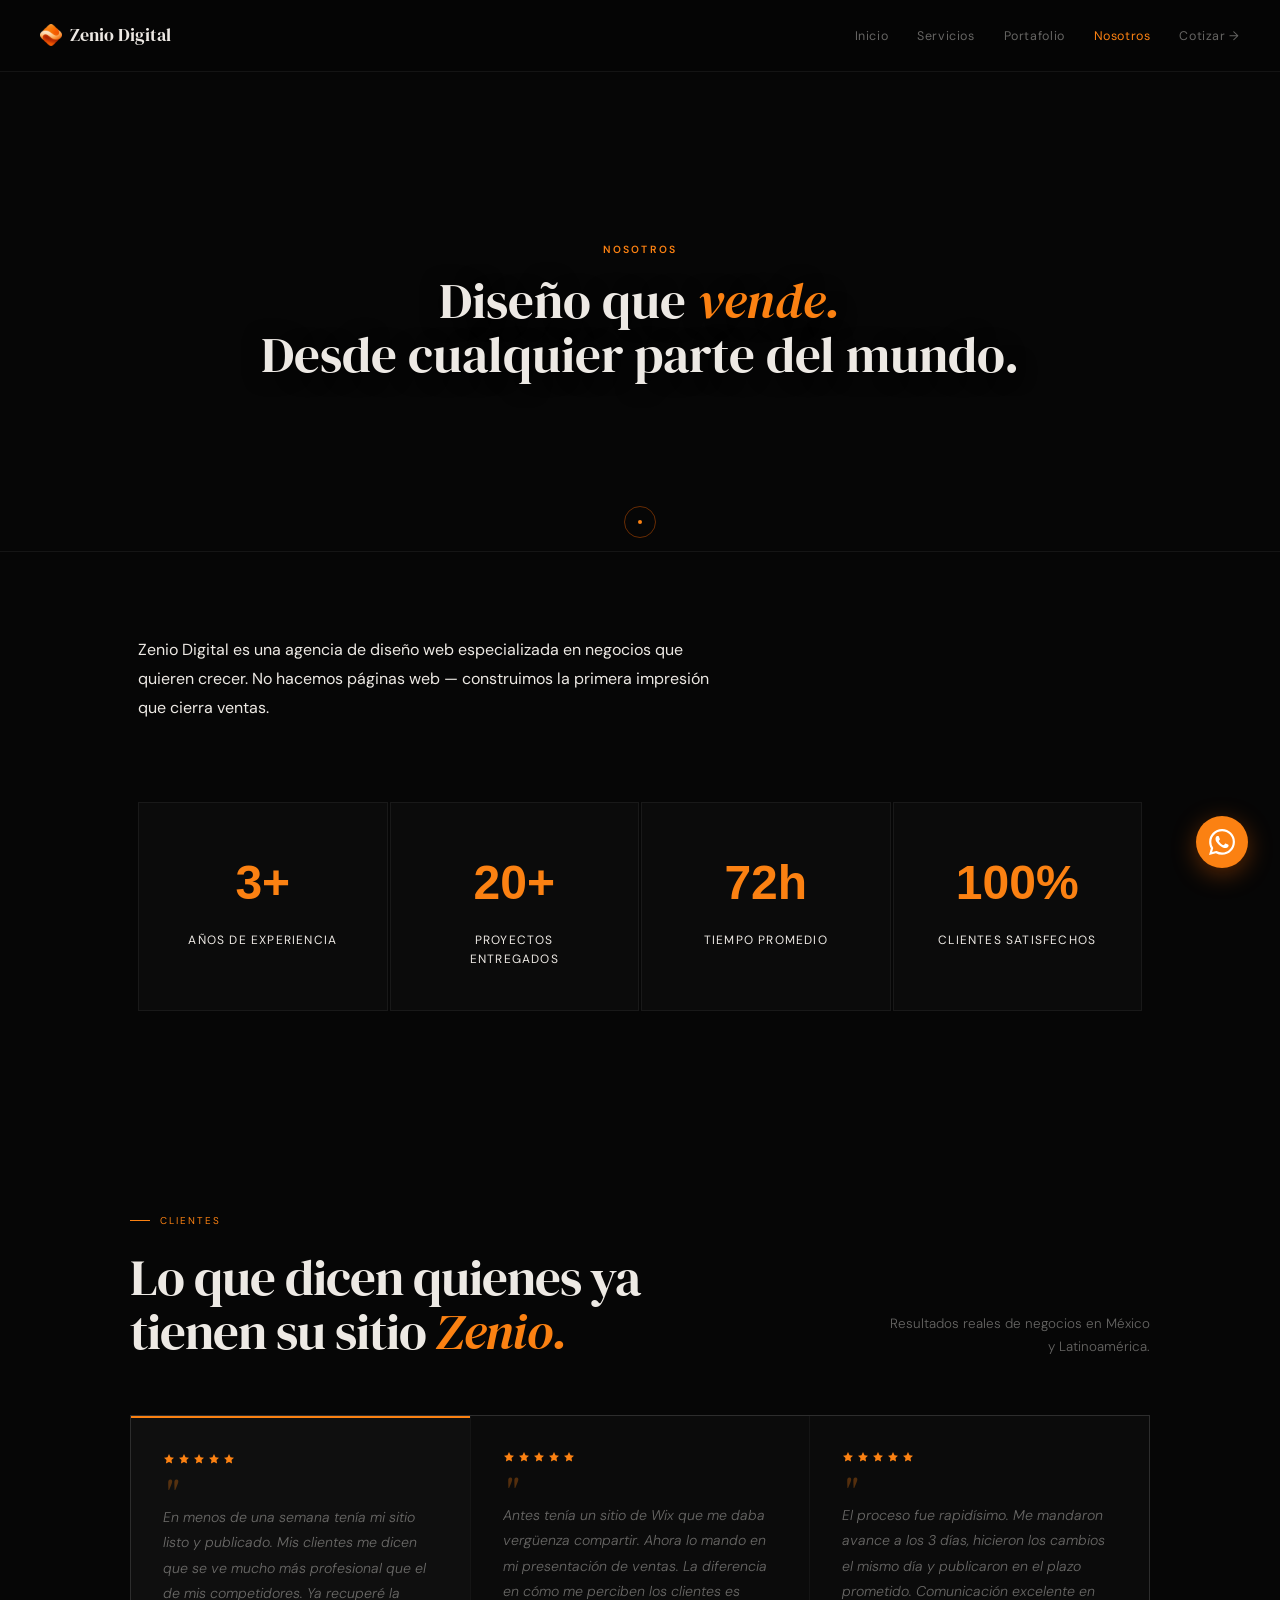
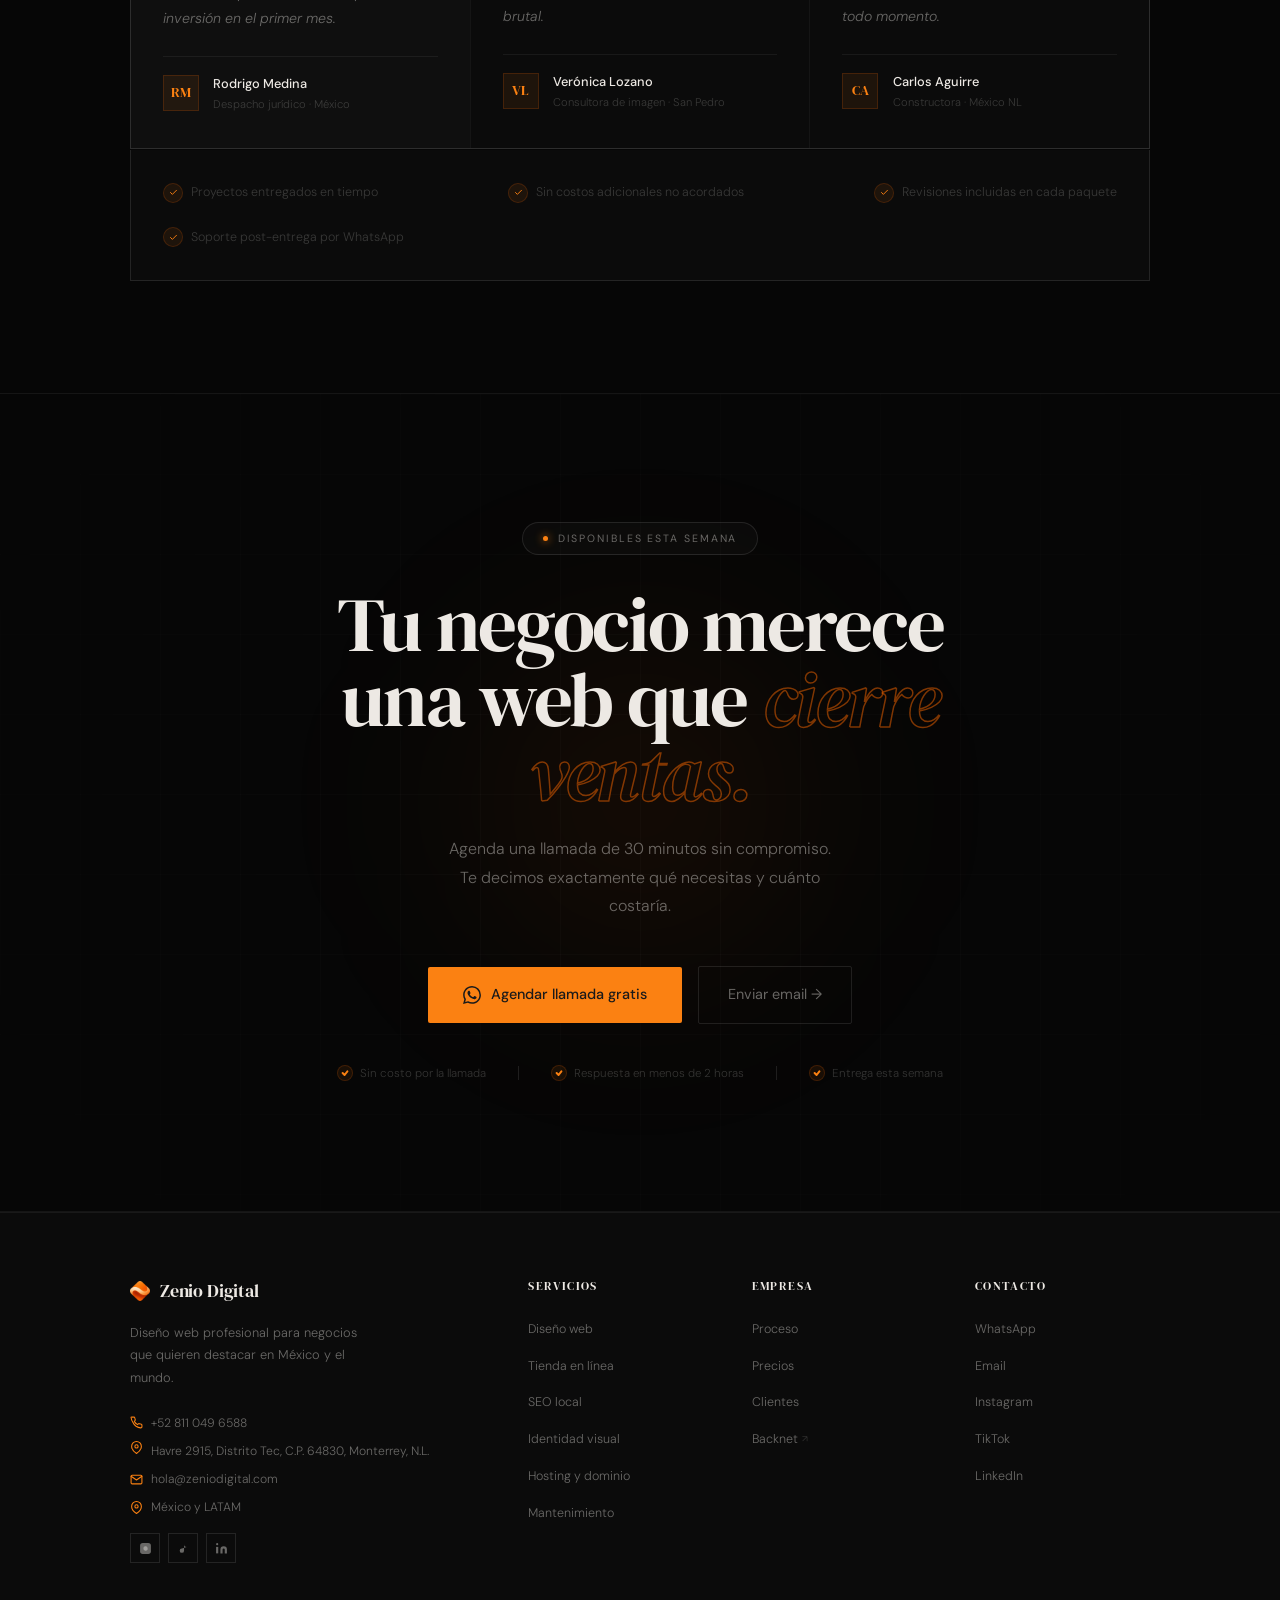
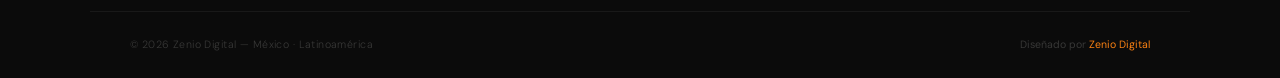
==== commit 97d0a62f: "Corrige contraste de texto/íconos sobre fondo naranja (--or: #fb8112) Lighthouse marcó ratio insufic" ====
--- a/contacto.html
+++ b/contacto.html
@@ -88,7 +88,7 @@
 .cta-head em{font-style:italic;color:transparent;-webkit-text-stroke:1.5px rgba(224,92,0,.55)}
 .cta-sub{font-size:1rem;font-weight:300;color:var(--mu);line-height:1.8;margin-bottom:2.8rem;max-width:400px;margin-left:auto;margin-right:auto}
 .cta-acts{display:flex;align-items:center;justify-content:center;gap:1rem;flex-wrap:wrap;margin-bottom:2.5rem}
-.bwa{display:inline-flex;align-items:center;gap:10px;background:var(--or);color:#fff;padding:1rem 2.2rem;border-radius:var(--rad);font-size:.9rem;font-weight:500;text-decoration:none;transition:all .2s}
+.bwa{display:inline-flex;align-items:center;gap:10px;background:var(--or);color:#1a1a1a;padding:1rem 2.2rem;border-radius:var(--rad);font-size:.9rem;font-weight:500;text-decoration:none;transition:all .2s}
 .bwa:hover{background:#f06a00;transform:translateY(-2px);box-shadow:0 12px 36px rgba(224,92,0,.3)}
 .bghost{display:inline-flex;align-items:center;gap:8px;color:var(--mu);padding:1rem 1.8rem;font-size:.9rem;font-weight:400;text-decoration:none;border:1px solid var(--bd2);border-radius:var(--rad);transition:all .2s}
 .bghost:hover{color:var(--tx);border-color:rgba(255,255,255,.22)}
--- a/base.css
+++ b/base.css
@@ -38,7 +38,7 @@
 .ext{font-size:.58rem;color:var(--mu2)}
 .fsocial{display:flex;gap:8px;margin-top:1rem}
 .fsoc{width:30px;height:30px;border:1px solid var(--bd2);display:flex;align-items:center;justify-content:center;text-decoration:none;color:var(--mu);transition:all .2s}
-.fsoc:hover{background:var(--or);border-color:var(--or);color:#fff;transform:translateY(-2px)}
+.fsoc:hover{background:var(--or);border-color:var(--or);color:#1a1a1a;transform:translateY(-2px)}
 .fsoc svg{width:13px;height:13px;fill:currentColor}
 .fbot{max-width:1100px;margin:0 auto;padding:1.5rem 2.5rem;border-top:1px solid var(--bd);display:flex;align-items:center;justify-content:space-between;flex-wrap:wrap;gap:1rem}
 .fcopy{font-size:.66rem;font-weight:300;color:var(--mu2);letter-spacing:.04em}
